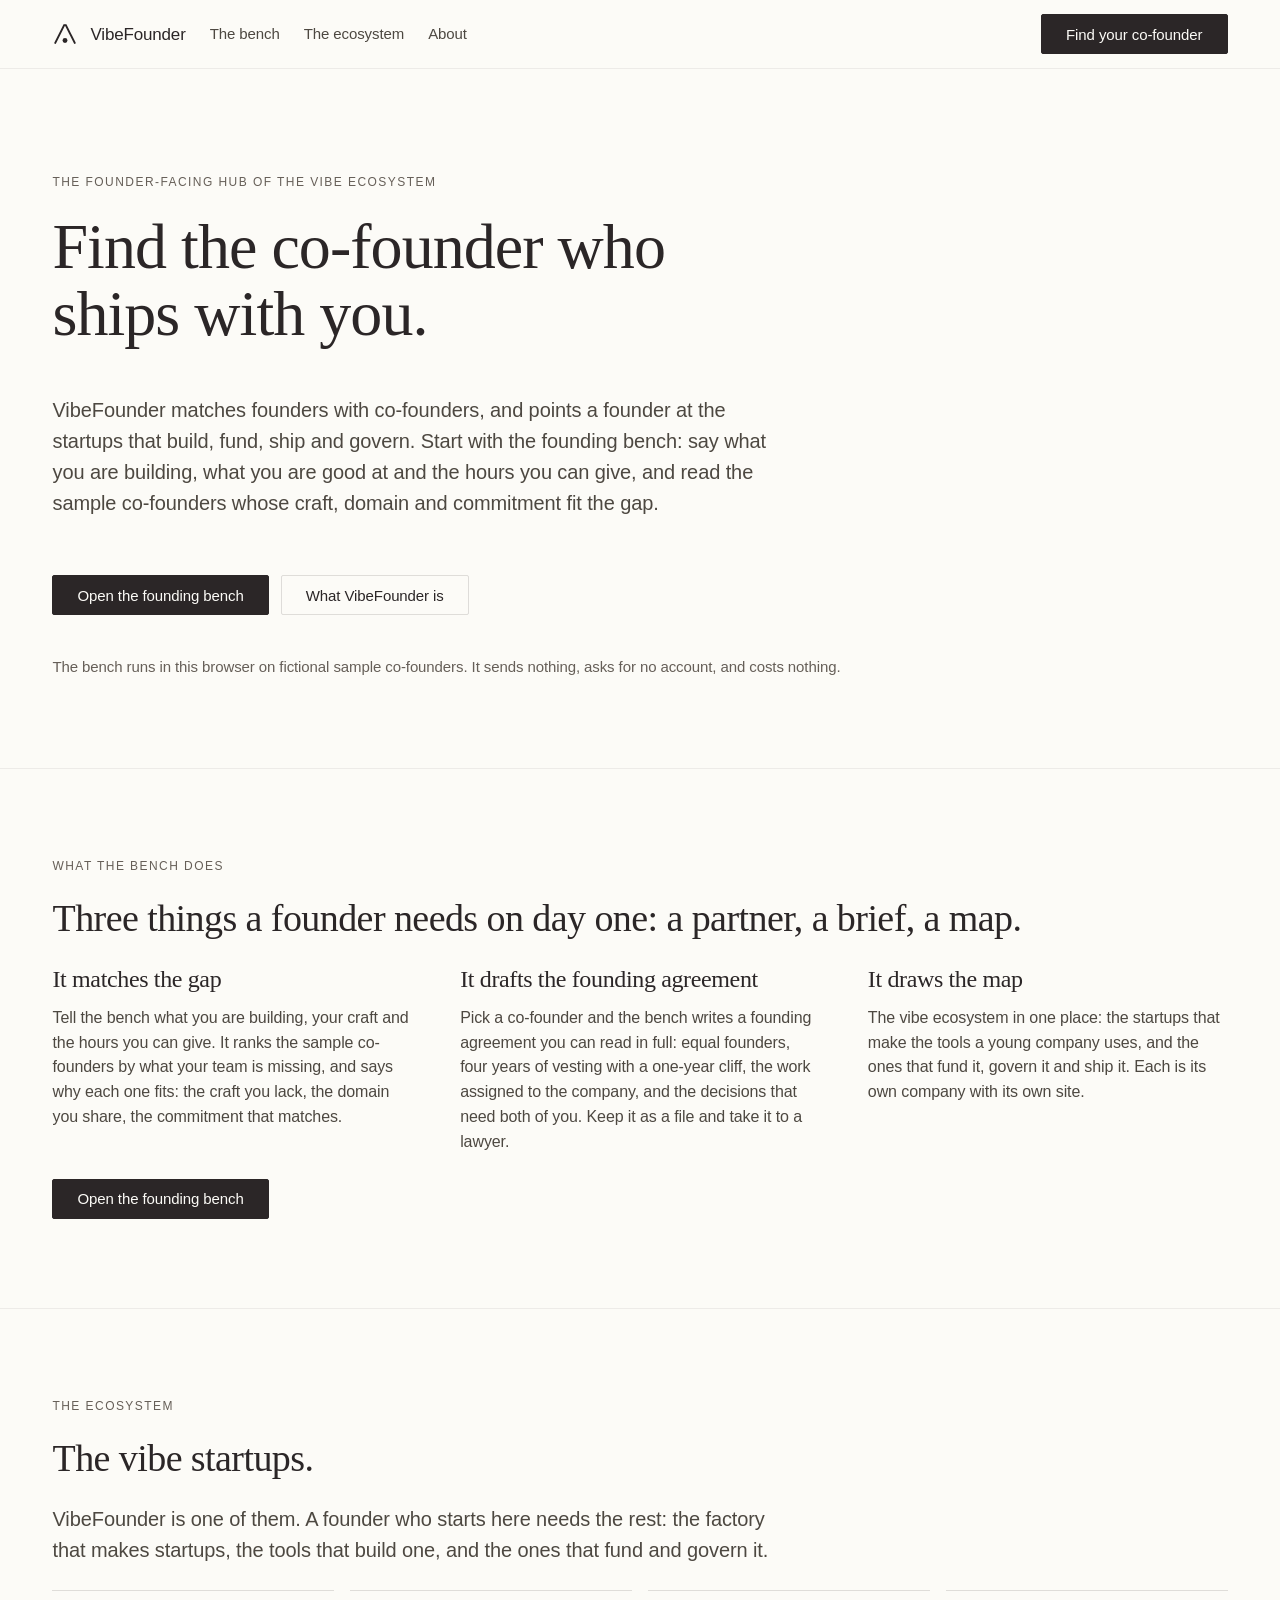
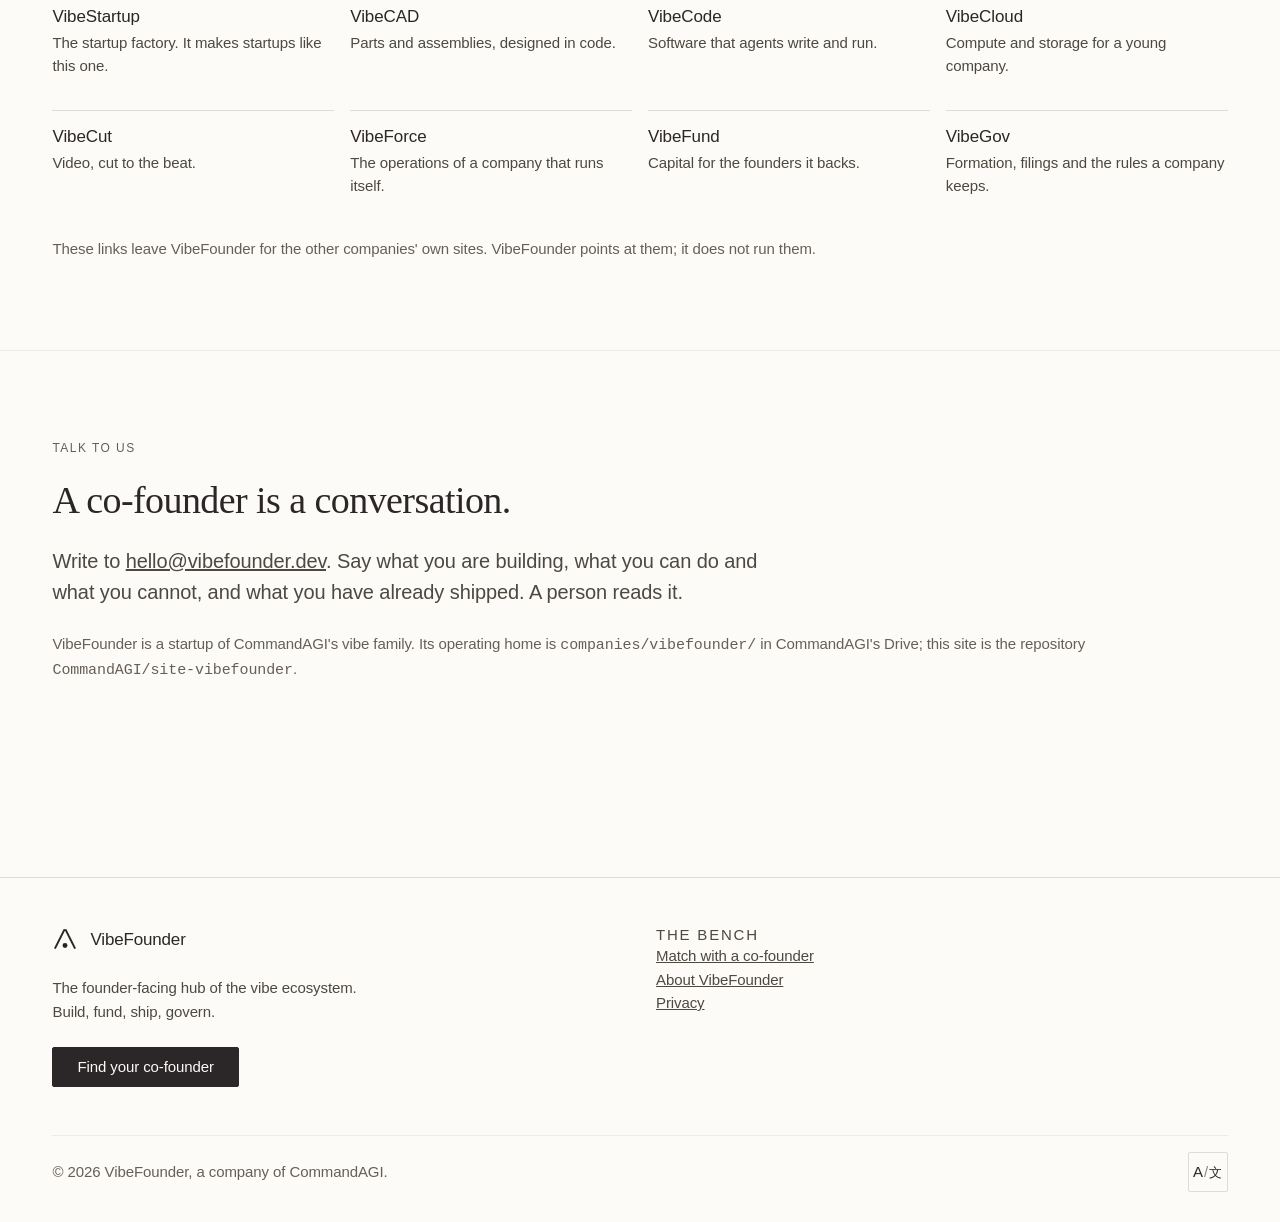
==== index.html @ aec422a5 "The site of vibefounder, from CommandAGI's seed (seed/drive/platform/org-vibefounder/sites/vibefound" ====
<!doctype html>
<html lang="en">
<head>
<meta charset="utf-8">
<meta name="viewport" content="width=device-width, initial-scale=1">
<title>VibeFounder — find the co-founder who ships with you</title>
<meta name="description" content="VibeFounder is the founder-facing hub of the vibe ecosystem: a founding bench that matches founders with co-founders, and the map of the startups that build, fund, ship and govern.">
<meta name="theme-color" content="#fcfbf7">
<meta http-equiv="Content-Security-Policy" content="default-src 'self'; connect-src 'none'; img-src 'self' data:; style-src 'self' 'unsafe-inline'; script-src 'self' 'unsafe-inline'; base-uri 'none'; form-action 'none'; frame-ancestors 'none'">
<link rel="canonical" href="https://vibefounder.commandagi.app/">
<link rel="alternate" hreflang="en" href="./">
<link rel="alternate" hreflang="es" href="es/">
<link rel="alternate" hreflang="zh-Hans" href="zh/">
<link rel="alternate" hreflang="x-default" href="./">
<meta property="og:title" content="VibeFounder — find the co-founder who ships with you">
<meta property="og:description" content="The founder-facing hub of the vibe ecosystem. A founding bench, a founding agreement and the map of the vibe startups.">
<meta property="og:type" content="website">
<meta property="og:url" content="https://vibefounder.commandagi.app/">
<meta property="og:locale" content="en_US">
<link rel="stylesheet" href="style.css">
</head>
<body>
<header class="site-header">
  <div class="site-header__bar wrap">
    <a class="brand" href="./" aria-label="VibeFounder, home">
      <svg viewBox="0 0 32 32" aria-hidden="true" focusable="false"><path d="M4 27 15 5" stroke="currentColor" stroke-width="2.4" fill="none" stroke-linecap="round"/><path d="M28 27 17 5" stroke="currentColor" stroke-width="2.4" fill="none" stroke-linecap="round"/><circle cx="16" cy="24" r="3" fill="currentColor"/></svg>
      <span>VibeFounder</span>
    </a>
    <nav class="site-nav" aria-label="Main">
      <ul>
        <li><a href="app/">The bench</a></li>
        <li><a href="#ecosystem">The ecosystem</a></li>
        <li><a href="about.html">About</a></li>
      </ul>
    </nav>
    <div class="site-header__actions">
      <a class="button" href="app/">Find your co-founder</a>
    </div>
  </div>
  <p id="lang-hint" class="wrap hint" hidden><a href="es/"></a></p>
</header>

<main>
  <section class="hero">
    <div class="wrap stack">
      <p class="label">The founder-facing hub of the vibe ecosystem</p>
      <h1>Find the co-founder who ships with you.</h1>
      <p class="lede">VibeFounder matches founders with co-founders, and points a founder at the startups that build, fund, ship and govern. Start with the founding bench: say what you are building, what you are good at and the hours you can give, and read the sample co-founders whose craft, domain and commitment fit the gap.</p>
      <div class="hero__actions">
        <a class="button" href="app/">Open the founding bench</a>
        <a class="button button--quiet" href="about.html">What VibeFounder is</a>
      </div>
      <p class="hero__note">The bench runs in this browser on fictional sample co-founders. It sends nothing, asks for no account, and costs nothing.</p>
    </div>
  </section>

  <section id="bench">
    <div class="wrap stack">
      <p class="label">What the bench does</p>
      <h2>Three things a founder needs on day one: a partner, a brief, a map.</h2>
      <div class="cols">
        <div class="feature">
          <h3>It matches the gap</h3>
          <p>Tell the bench what you are building, your craft and the hours you can give. It ranks the sample co-founders by what your team is missing, and says why each one fits: the craft you lack, the domain you share, the commitment that matches.</p>
        </div>
        <div class="feature">
          <h3>It drafts the founding agreement</h3>
          <p>Pick a co-founder and the bench writes a founding agreement you can read in full: equal founders, four years of vesting with a one-year cliff, the work assigned to the company, and the decisions that need both of you. Keep it as a file and take it to a lawyer.</p>
        </div>
        <div class="feature">
          <h3>It draws the map</h3>
          <p>The vibe ecosystem in one place: the startups that make the tools a young company uses, and the ones that fund it, govern it and ship it. Each is its own company with its own site.</p>
        </div>
      </div>
      <p><a class="button" href="app/">Open the founding bench</a></p>
    </div>
  </section>

  <section id="ecosystem">
    <div class="wrap stack">
      <p class="label">The ecosystem</p>
      <h2>The vibe startups.</h2>
      <p class="lede">VibeFounder is one of them. A founder who starts here needs the rest: the factory that makes startups, the tools that build one, and the ones that fund and govern it.</p>
      <ul class="grid-ecosystem">
        <li><a href="https://vibestartup.us"><span class="eco-name">VibeStartup</span><span class="eco-what">The startup factory. It makes startups like this one.</span></a></li>
        <li><a href="https://vibecad.pro"><span class="eco-name">VibeCAD</span><span class="eco-what">Parts and assemblies, designed in code.</span></a></li>
        <li><a href="https://vibecode.ooo"><span class="eco-name">VibeCode</span><span class="eco-what">Software that agents write and run.</span></a></li>
        <li><a href="https://vibecloud.pro"><span class="eco-name">VibeCloud</span><span class="eco-what">Compute and storage for a young company.</span></a></li>
        <li><a href="https://vibecut.me"><span class="eco-name">VibeCut</span><span class="eco-what">Video, cut to the beat.</span></a></li>
        <li><a href="https://vibeforce.pro"><span class="eco-name">VibeForce</span><span class="eco-what">The operations of a company that runs itself.</span></a></li>
        <li><a href="https://vibefund.pro"><span class="eco-name">VibeFund</span><span class="eco-what">Capital for the founders it backs.</span></a></li>
        <li><a href="https://vibegov.pro"><span class="eco-name">VibeGov</span><span class="eco-what">Formation, filings and the rules a company keeps.</span></a></li>
      </ul>
      <p class="hint">These links leave VibeFounder for the other companies' own sites. VibeFounder points at them; it does not run them.</p>
    </div>
  </section>

  <section id="contact">
    <div class="wrap stack">
      <p class="label">Talk to us</p>
      <h2>A co-founder is a conversation.</h2>
      <p class="lede">Write to <a href="mailto:hello@vibefounder.dev">hello@vibefounder.dev</a>. Say what you are building, what you can do and what you cannot, and what you have already shipped. A person reads it.</p>
      <p class="hint">VibeFounder is a startup of CommandAGI's vibe family. Its operating home is <span class="mono">companies/vibefounder/</span> in CommandAGI's Drive; this site is the repository <span class="mono">CommandAGI/site-vibefounder</span>.</p>
    </div>
  </section>
</main>

<footer class="site-footer">
  <div class="wrap">
    <div class="site-footer__cols">
      <div class="stack">
        <a class="brand" href="./">
          <svg viewBox="0 0 32 32" aria-hidden="true" focusable="false"><path d="M4 27 15 5" stroke="currentColor" stroke-width="2.4" fill="none" stroke-linecap="round"/><path d="M28 27 17 5" stroke="currentColor" stroke-width="2.4" fill="none" stroke-linecap="round"/><circle cx="16" cy="24" r="3" fill="currentColor"/></svg>
          <span>VibeFounder</span>
        </a>
        <p>The founder-facing hub of the vibe ecosystem. Build, fund, ship, govern.</p>
        <p><a class="button" href="app/">Find your co-founder</a></p>
      </div>
      <div>
        <p class="label">The bench</p>
        <p><a href="app/">Match with a co-founder</a></p>
        <p><a href="about.html">About VibeFounder</a></p>
        <p><a href="privacy.html">Privacy</a></p>
      </div>
    </div>
    <div class="site-footer__base">
      <span>© 2026 VibeFounder, a company of CommandAGI.</span>
      <div class="lang">
        <button type="button" class="lang-btn" commandfor="lang-dialog" command="show-modal" aria-haspopup="dialog" aria-label="Language" title="Language"><span class="lang-btn__glyph" aria-hidden="true">A<span>/</span><span lang="zh-Hans">文</span></span></button>
        <noscript><nav class="lang-links" aria-label="Languages"><a href="./" hreflang="en"><span lang="en">English</span></a><a href="es/" hreflang="es"><span lang="es">Español</span></a><a href="zh/" hreflang="zh-Hans"><span lang="zh-Hans">简体中文</span></a></nav></noscript>
        <dialog id="lang-dialog" class="lang-dialog" aria-labelledby="lang-dialog-title" closedby="any">
          <div class="lang-dialog__box">
            <div class="lang-dialog__head">
              <h2 id="lang-dialog-title">Choose a language</h2>
              <form method="dialog"><button class="lang-dialog__close" aria-label="Close"><svg viewBox="0 0 16 16" aria-hidden="true" focusable="false"><path d="M3.5 3.5l9 9M12.5 3.5l-9 9" stroke="currentColor" stroke-width="1.5" stroke-linecap="round"/></svg></button></form>
            </div>
            <ul class="lang-list" role="list">
              <li><a href="./" hreflang="en" aria-current="true" autofocus><span lang="en">English</span><svg class="lang-list__check" viewBox="0 0 16 16" aria-hidden="true" focusable="false"><path d="M3 8.5l3.2 3L13 4.5" fill="none" stroke="currentColor" stroke-width="1.6" stroke-linecap="round" stroke-linejoin="round"/></svg></a></li>
              <li><a href="es/" hreflang="es"><span lang="es">Español</span></a></li>
              <li><a href="zh/" hreflang="zh-Hans"><span lang="zh-Hans">简体中文</span></a></li>
            </ul>
          </div>
        </dialog>
      </div>
    </div>
  </div>
</footer>
<script src="lang.js"></script>
</body>
</html>
---- style.css ----
/*
 * VibeFounder — the site's one stylesheet. The tokens are CommandAGI's public sites' tokens (sites/components/1-tokens.css
 * in the CommandAGI repository, the owner's code): a warm paper ground, a warm near-black ink, a serif for display, one
 * grotesk for text, a mono for records only. Sections are separated by space and type, not by boxes.
 * Light by default, dark from prefers-color-scheme; either forced with <html data-theme="light|dark">.
 */
:root {
  --ground: #fcfbf7;
  --ground-2: #f1eee9;
  --ground-3: #e5e1da;
  --card: #ffffff;
  --ink: #2b2627;
  --ink-2: #4d4841;
  --ink-3: #665f58;
  --ink-dim: #8c867e;
  --rule: rgba(43, 38, 39, 0.14);
  --rule-2: rgba(43, 38, 39, 0.07);
  --accent: #2b2627;
  --on-accent: #fcfbf7;
  --good: #1f7a4d;
  --focus: #2f6fdf;
  --panel: #231f20;
  --panel-ink: #ebe6df;
  --panel-ink-2: rgba(235, 230, 223, 0.6);
  --panel-rule: rgba(235, 230, 223, 0.1);
  --font-text: "Inter Tight", "Helvetica Neue", Arial, system-ui, sans-serif;
  --font-display: "Inria Serif", "Iowan Old Style", Georgia, serif;
  --font-mono: "JetBrains Mono", "SF Mono", ui-monospace, Menlo, Consolas, monospace;
  --w-display: 400;
  --w-text: 400;
  --w-strong: 500;
  --t-mega: clamp(2.375rem, 1.7rem + 2.9vw, 4rem);
  --t-d1: clamp(2.125rem, 1.6rem + 2.2vw, 3.25rem);
  --t-d2: clamp(1.75rem, 1.45rem + 1.2vw, 2.375rem);
  --t-d3: clamp(1.3125rem, 1.2rem + 0.5vw, 1.5rem);
  --t-lede: clamp(1.0625rem, 1rem + 0.35vw, 1.25rem);
  --t-body: 1rem;
  --t-small: 0.9375rem;
  --t-caption: 0.75rem;
  --h-sm: 2rem;
  --h-md: 2.5rem;
  --h-lg: 3rem;
  --radius: 2px;
  --gutter: clamp(1.25rem, 0.4rem + 3.6vw, 5rem);
  --measure: 66ch;
  --wide: 1240px;
  --s-1: 0.25rem; --s-2: 0.5rem; --s-3: 0.75rem; --s-4: 1rem; --s-5: 1.5rem; --s-6: 2rem;
  --s-7: 3rem; --s-8: 4.5rem; --s-9: clamp(4rem, 2.6rem + 5vw, 7.5rem);
  --section: clamp(3.5rem, 2.4rem + 4vw, 6.5rem);
  --lh-body: 1.55;
  --track-label: 0.12em;
  --t-fast: 120ms;
  --ease: cubic-bezier(0.2, 0, 0, 1);
}
@media (prefers-color-scheme: dark) {
  :root {
    --ground: #171413;
    --ground-2: #221e1d;
    --ground-3: #2c2726;
    --card: #1d1a19;
    --ink: #ece8e1;
    --ink-2: #cbc5bc;
    --ink-3: #a8a199;
    --ink-dim: #807a73;
    --rule: rgba(236, 232, 225, 0.16);
    --rule-2: rgba(236, 232, 225, 0.08);
    --accent: #ece8e1;
    --on-accent: #171413;
    --good: #6cc79a;
  }
}
:root[data-theme="dark"] {
  --ground: #171413; --ground-2: #221e1d; --ground-3: #2c2726; --card: #1d1a19;
  --ink: #ece8e1; --ink-2: #cbc5bc; --ink-3: #a8a199; --ink-dim: #807a73;
  --rule: rgba(236, 232, 225, 0.16); --rule-2: rgba(236, 232, 225, 0.08);
  --accent: #ece8e1; --on-accent: #171413; --good: #6cc79a;
}
:root[data-theme="light"] {
  --ground: #fcfbf7; --ground-2: #f1eee9; --ground-3: #e5e1da; --card: #ffffff;
  --ink: #2b2627; --ink-2: #4d4841; --ink-3: #665f58; --ink-dim: #8c867e;
  --rule: rgba(43, 38, 39, 0.14); --rule-2: rgba(43, 38, 39, 0.07);
  --accent: #2b2627; --on-accent: #fcfbf7; --good: #1f7a4d;
}

*, *::before, *::after { box-sizing: border-box; }
html { -webkit-text-size-adjust: 100%; }
body {
  margin: 0;
  background: var(--ground);
  color: var(--ink);
  font: var(--w-text) var(--t-body) / var(--lh-body) var(--font-text);
  letter-spacing: -0.006em;
  overflow-wrap: break-word;
}
h1, h2, h3 { font-weight: var(--w-display); font-family: var(--font-display); letter-spacing: -0.015em; margin: 0; }
h1 { font-size: var(--t-mega); line-height: 1.05; }
h2 { font-size: var(--t-d2); line-height: 1.12; }
h3 { font-size: var(--t-d3); line-height: 1.25; }
p { margin: 0; }
a { color: inherit; }
:focus-visible { outline: 2px solid var(--focus); outline-offset: 2px; }
.wrap { width: min(var(--wide), 100% - 2 * var(--gutter)); margin-inline: auto; }
.lede { font-size: var(--t-lede); color: var(--ink-2); max-width: var(--measure); }
.label { font: var(--w-strong) var(--t-caption) / 1.2 var(--font-text); letter-spacing: var(--track-label); text-transform: uppercase; color: var(--ink-3); }
.mono { font-family: var(--font-mono); font-size: var(--t-small); }
.zebra { font-family: var(--font-display); font-style: italic; }

/* header: the mark and the name, the nav as plain words, the primary action in the ink */
.site-header { position: sticky; top: 0; z-index: 20; background: var(--ground); border-bottom: 1px solid var(--rule-2); }
.site-header__bar { display: flex; align-items: center; gap: var(--s-5); min-height: 4.25rem; flex-wrap: wrap; padding-block: var(--s-2); }
.brand { display: inline-flex; align-items: center; gap: var(--s-3); text-decoration: none; font: var(--w-strong) 1.0625rem/1 var(--font-text); letter-spacing: -0.01em; }
.brand svg { width: 26px; height: 26px; }
.site-nav ul { display: flex; gap: var(--s-5); list-style: none; margin: 0; padding: 0; }
.site-nav a { text-decoration: none; font-size: var(--t-small); color: var(--ink-2); }
.site-nav a:hover { color: var(--ink); }
.site-header__actions { margin-inline-start: auto; display: flex; align-items: center; gap: var(--s-4); }
.button {
  display: inline-flex; align-items: center; gap: var(--s-2); min-height: var(--h-md); padding: 0 var(--s-5);
  border: 1px solid var(--accent); border-radius: var(--radius); background: var(--accent); color: var(--on-accent);
  font: var(--w-strong) var(--t-small) / 1 var(--font-text); text-decoration: none; cursor: pointer;
}
.button--quiet { background: transparent; color: var(--ink); border-color: var(--rule); }
.button:hover { opacity: 0.88; }
.button[disabled] { opacity: 0.45; cursor: not-allowed; }

main { display: block; }
section { padding-block: var(--section); }
section + section { border-top: 1px solid var(--rule-2); }
.hero { padding-block: var(--s-9) var(--section); }
.hero h1 { max-width: 20ch; }
.hero .lede { margin-top: var(--s-5); }
.hero__actions { display: flex; flex-wrap: wrap; gap: var(--s-3); margin-top: var(--s-6); }
.hero__note { margin-top: var(--s-4); color: var(--ink-3); font-size: var(--t-small); }
.stack { display: grid; gap: var(--s-5); }
.cols { display: grid; gap: var(--s-7); grid-template-columns: repeat(auto-fit, minmax(min(18rem, 100%), 1fr)); }
.feature { display: grid; gap: var(--s-3); align-content: start; }
.feature p { color: var(--ink-2); }
.grid-ecosystem { display: grid; gap: var(--s-4); grid-template-columns: repeat(auto-fill, minmax(min(15rem, 100%), 1fr)); list-style: none; margin: 0; padding: 0; }
.grid-ecosystem a { display: grid; gap: var(--s-1); padding: var(--s-4) 0; border-top: 1px solid var(--rule); text-decoration: none; }
.grid-ecosystem a:hover .eco-name { text-decoration: underline; }
.eco-name { font: var(--w-strong) 1.0625rem/1.2 var(--font-text); }
.eco-what { color: var(--ink-2); font-size: var(--t-small); }

/* the app */
.bench { display: grid; gap: var(--s-6); }
.field { display: grid; gap: var(--s-2); }
.field > span { font: var(--w-strong) var(--t-caption) / 1.2 var(--font-text); letter-spacing: var(--track-label); text-transform: uppercase; color: var(--ink-3); }
select, input[type="text"] {
  min-height: var(--h-lg); padding: 0 var(--s-3); border: 1px solid var(--rule); border-radius: var(--radius);
  background: var(--card); color: var(--ink); font: var(--w-text) var(--t-body) / 1 var(--font-text); width: 100%;
}
.chips { display: flex; flex-wrap: wrap; gap: var(--s-2); }
.chip {
  min-height: var(--h-sm); padding: 0 var(--s-3); border: 1px solid var(--rule); border-radius: var(--radius);
  background: transparent; color: var(--ink-2); font: var(--w-text) var(--t-small) / 1 var(--font-text); cursor: pointer;
}
.chip[aria-pressed="true"] { border-color: var(--accent); background: var(--accent); color: var(--on-accent); }
.results { display: grid; gap: var(--s-4); margin: 0; padding: 0; list-style: none; }
.match { display: grid; gap: var(--s-2); padding-block: var(--s-5); border-top: 1px solid var(--rule); }
.match__head { display: flex; align-items: baseline; gap: var(--s-3); flex-wrap: wrap; }
.match__name { font: var(--w-strong) var(--t-d3) / 1.2 var(--font-text); }
.match__score { margin-inline-start: auto; font-family: var(--font-mono); font-size: var(--t-small); color: var(--good); }
.match__reasons { margin: 0; padding-inline-start: 1.1rem; color: var(--ink-2); font-size: var(--t-small); }
.sample { font: var(--w-strong) var(--t-caption) / 1.2 var(--font-text); letter-spacing: var(--track-label); text-transform: uppercase; color: var(--ink-dim); }
.agreement { background: var(--panel); color: var(--panel-ink); border-radius: var(--radius); padding: var(--s-5); overflow-x: auto; }
.agreement pre { margin: 0; font-family: var(--font-mono); font-size: var(--t-small); white-space: pre-wrap; }
.hint { color: var(--ink-3); font-size: var(--t-small); }

/* footer, with the one A/文 language button */
.site-footer { border-top: 1px solid var(--rule); padding-block: var(--s-7) var(--s-6); margin-top: var(--s-9); }
.site-footer__cols { display: grid; gap: var(--s-6); grid-template-columns: repeat(auto-fit, minmax(min(16rem, 100%), 1fr)); }
.site-footer p { color: var(--ink-2); font-size: var(--t-small); max-width: 40ch; }
.site-footer__base { display: flex; align-items: center; justify-content: space-between; gap: var(--s-4); flex-wrap: wrap; margin-top: var(--s-7); padding-top: var(--s-4); border-top: 1px solid var(--rule-2); color: var(--ink-3); font-size: var(--t-small); }
.lang { display: flex; align-items: center; gap: var(--s-4); }
.lang-btn { display: inline-grid; place-items: center; width: var(--h-md); height: var(--h-md); padding: 0; border: 1px solid var(--rule); border-radius: var(--radius); background: transparent; color: var(--ink); cursor: pointer; }
.lang-btn:hover { border-color: currentColor; }
.lang-btn__glyph { font: var(--w-text) 0.9375rem/1 var(--font-text); display: inline-flex; align-items: baseline; direction: ltr; }
.lang-btn__glyph > span:first-child { color: var(--ink-dim); margin-inline: 0.06em; }
.lang-btn__glyph [lang="zh-Hans"] { font-family: "PingFang SC", "Noto Sans SC", "Noto Sans CJK SC", "Microsoft YaHei", sans-serif; font-size: 0.86em; }
.lang-links { display: flex; gap: var(--s-4); }
@media (scripting: none) { .lang-btn { display: none; } }
.lang-dialog { padding: 0; border: 1px solid var(--rule); border-radius: var(--radius); background: var(--ground); color: var(--ink); width: min(26rem, calc(100vw - 2 * var(--gutter))); max-height: calc(100svh - 2 * var(--gutter)); }
.lang-dialog::backdrop { background: rgba(15, 20, 23, 0.42); }
.lang-dialog__box { padding: var(--s-5); display: grid; gap: var(--s-5); }
.lang-dialog__head { display: flex; justify-content: space-between; align-items: center; gap: var(--s-4); }
.lang-dialog h2 { font: var(--w-display) 1.375rem/1.2 var(--font-display); margin: 0; }
.lang-dialog__close { display: inline-grid; place-items: center; width: var(--h-sm); height: var(--h-sm); padding: 0; border: 0; border-radius: var(--radius); background: var(--ground-3); color: var(--ink); cursor: pointer; }
.lang-dialog__close svg { width: 14px; height: 14px; }
.lang-list { list-style: none; margin: 0; padding: 0; border: 1px solid var(--rule); border-radius: var(--radius); }
.lang-list li + li { border-top: 1px solid var(--rule); }
.lang-list a { display: flex; justify-content: space-between; align-items: center; gap: var(--s-4); min-height: var(--h-lg); padding: 0 var(--s-4); text-decoration: none; color: var(--ink); }
.lang-list a:hover { background: var(--ground-2); }
.lang-list__check { width: 14px; height: 14px; }

/* prose pages (about, privacy) */
.prose { max-width: var(--measure); display: grid; gap: var(--s-4); }
.prose h2 { margin-top: var(--s-6); }
.prose ul { margin: 0; padding-inline-start: 1.2rem; color: var(--ink-2); }

@media (max-width: 640px) {
  .site-nav { order: 3; width: 100%; }
  .site-nav ul { gap: var(--s-4); flex-wrap: wrap; }
  .site-header__actions { order: 2; }
}

.sr-only { position: absolute; width: 1px; height: 1px; padding: 0; margin: -1px; overflow: hidden; clip-path: inset(50%); white-space: nowrap; border: 0; }

/* the first week's checklist: sentences, not labels */
.check { display: grid; grid-template-columns: auto 1fr; gap: var(--s-3); align-items: start; max-width: var(--measure); color: var(--ink-2); font-size: var(--t-small); cursor: pointer; }
.check input { width: 1.05rem; height: 1.05rem; margin: 0.15rem 0 0; accent-color: var(--accent); }
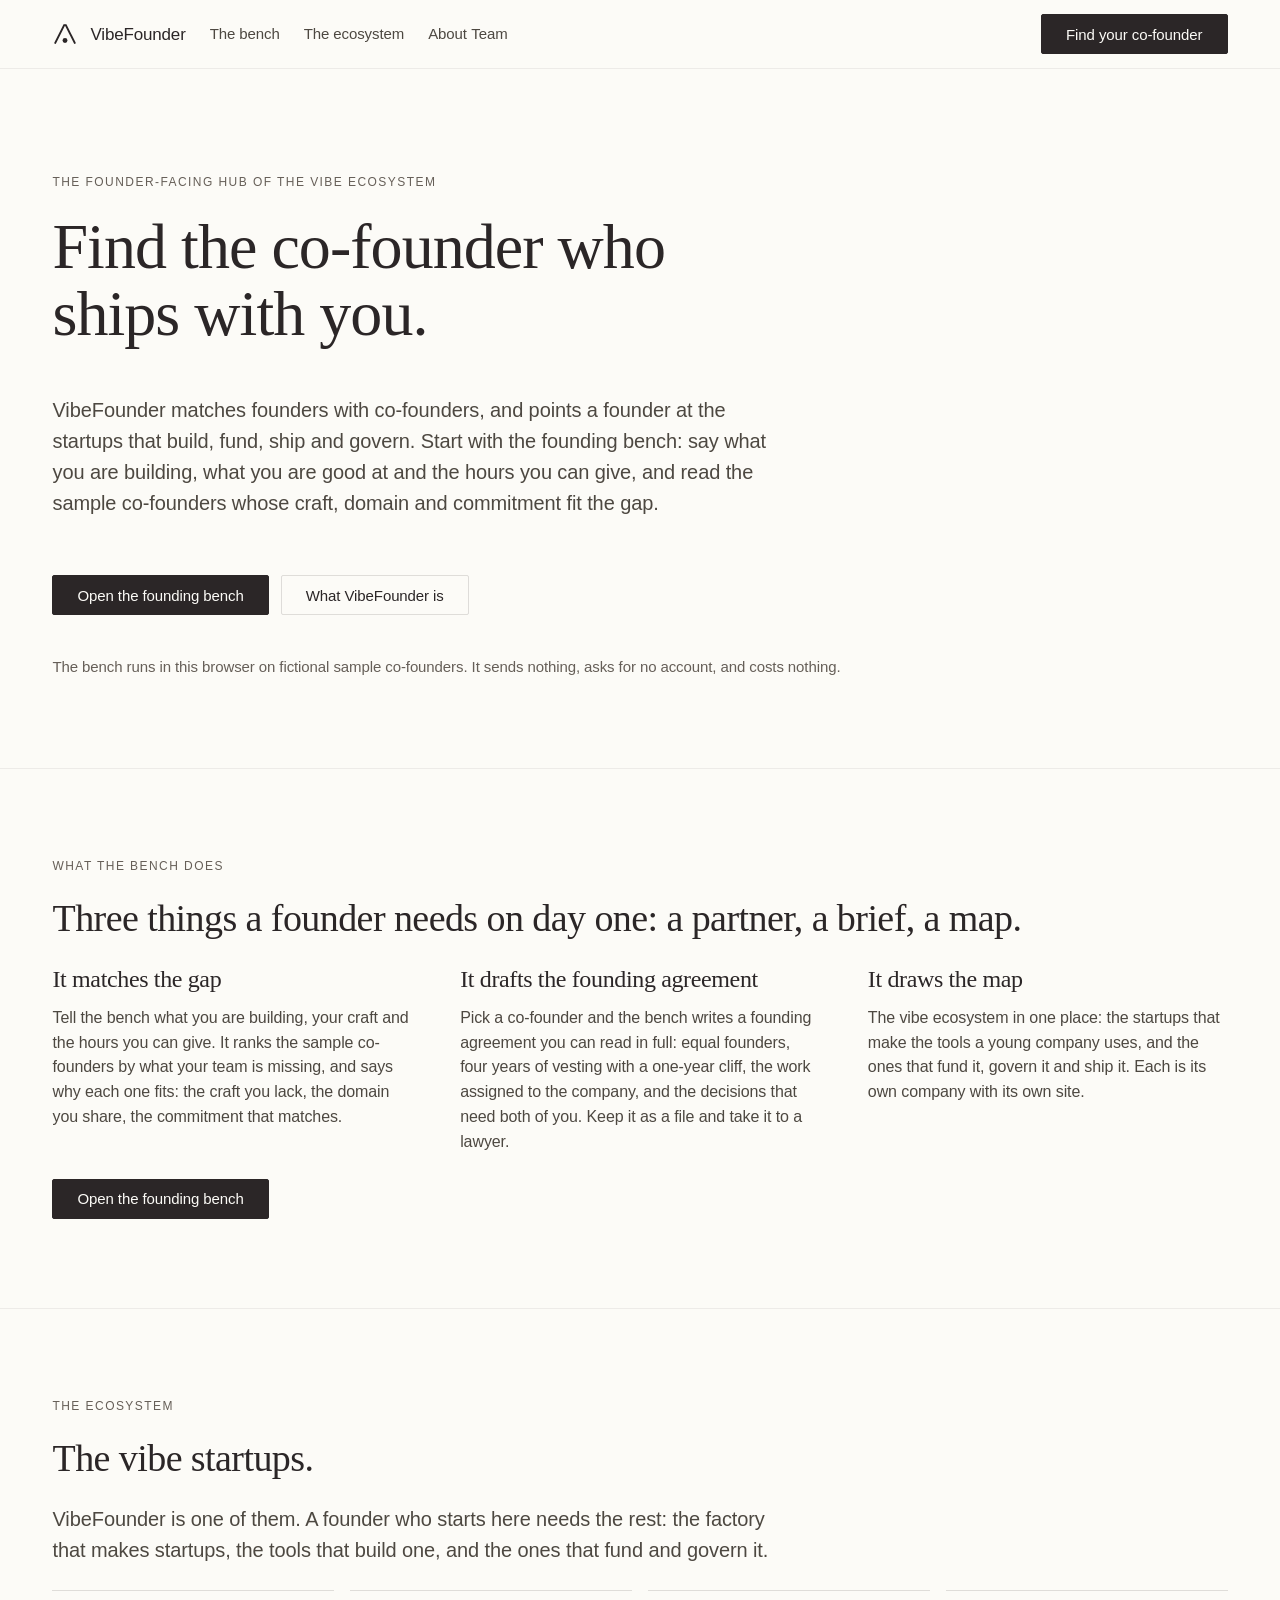
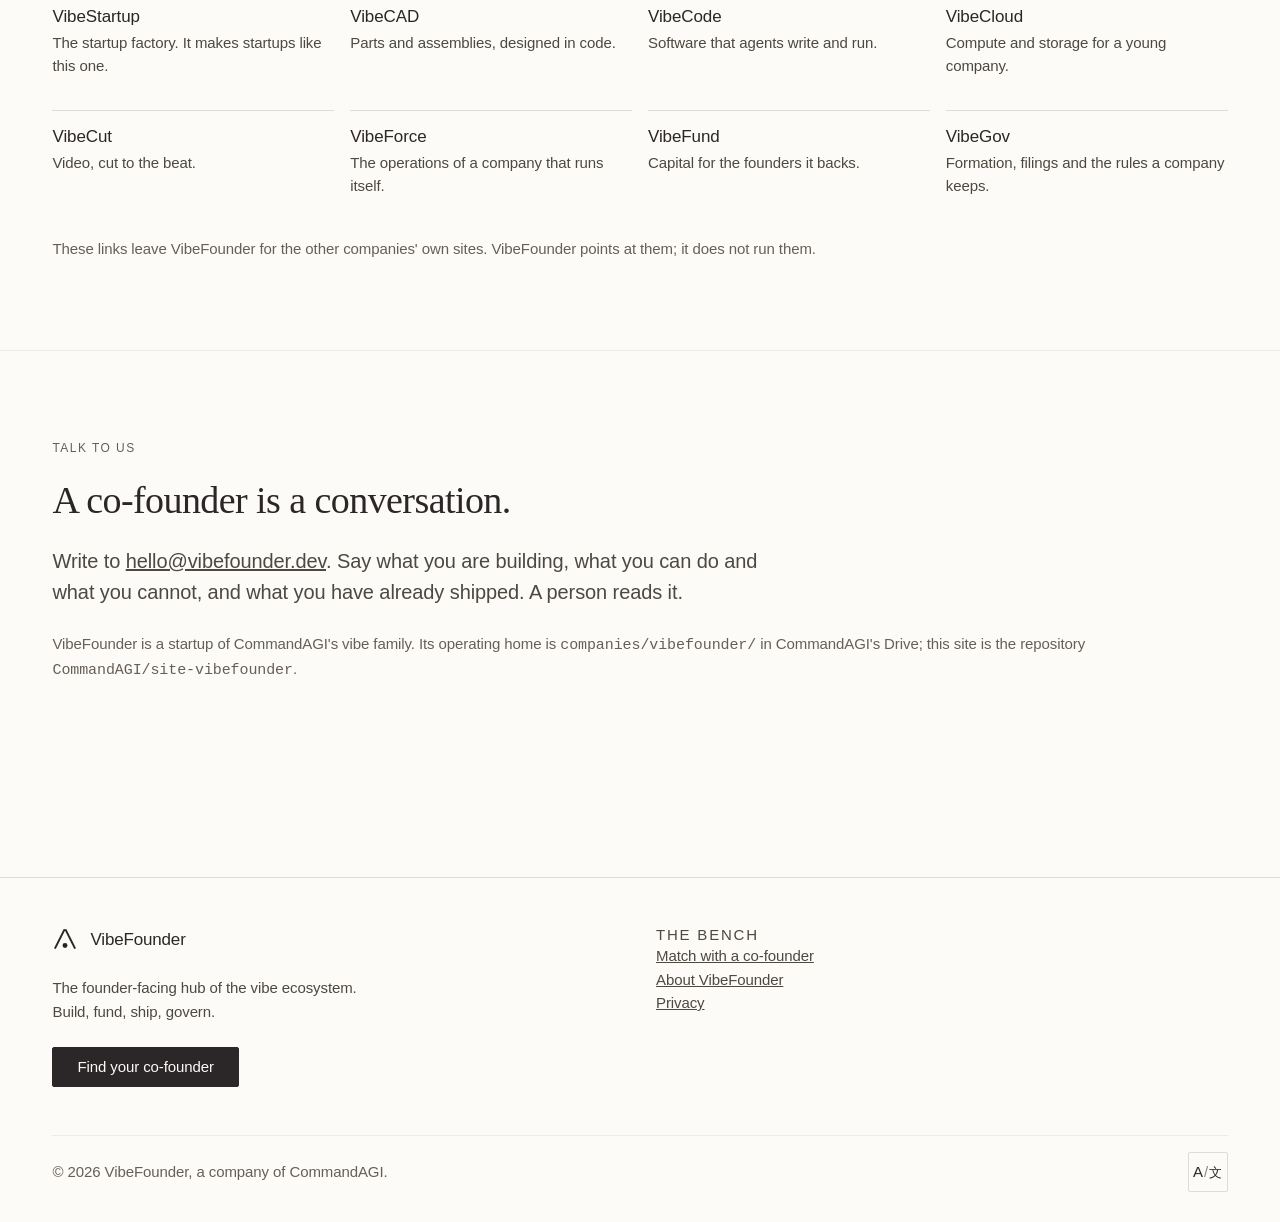
==== commit 2131ba4a: "threads/20261023t132208z-0aea/grp-0b318a427538: the work in seed/drive/platform/org-vibefounder/site" ====
--- a/index.html
+++ b/index.html
@@ -30,7 +30,8 @@
       <ul>
         <li><a href="app/">The bench</a></li>
         <li><a href="#ecosystem">The ecosystem</a></li>
-        <li><a href="about.html">About</a></li>
+        <li><a href="about.html">About</a>
+      <a href="team.html">Team</a></li>
       </ul>
     </nav>
     <div class="site-header__actions">
--- a/style.css
+++ b/style.css
@@ -208,3 +208,32 @@
 /* the first week's checklist: sentences, not labels */
 .check { display: grid; grid-template-columns: auto 1fr; gap: var(--s-3); align-items: start; max-width: var(--measure); color: var(--ink-2); font-size: var(--t-small); cursor: pointer; }
 .check input { width: 1.05rem; height: 1.05rem; margin: 0.15rem 0 0; accent-color: var(--accent); }
+
+/* agent-team: generated by scripts/seed/people/personas.mjs */
+.agent-team { max-width: 1120px; margin: 0 auto; padding: 48px 20px 72px; box-sizing: border-box; }
+.agent-team * { box-sizing: border-box; }
+.agent-team .at-eyebrow { margin: 0 0 8px; font-size: 0.8rem; letter-spacing: 0.08em; text-transform: uppercase; opacity: 0.75; }
+.agent-team .at-lede { max-width: 44em; margin: 16px 0 0; }
+.agent-team .at-group { margin-top: 40px; }
+.agent-team .at-cards { display: grid; grid-template-columns: repeat(auto-fill, minmax(220px, 1fr)); gap: 28px 24px; margin-top: 16px; }
+.agent-team .at-card { display: flex; flex-direction: column; gap: 6px; min-width: 0; }
+.agent-team .at-card > a { color: inherit; text-decoration: none; display: flex; flex-direction: column; gap: 10px; }
+.agent-team .at-card > a:hover h3 { text-decoration: underline; }
+.agent-team .at-card img, .agent-team .at-profile img { width: 100%; height: auto; aspect-ratio: 4 / 5; object-fit: cover; border-radius: 10px; display: block; background: rgba(127, 127, 127, 0.15); }
+.agent-team .at-card h3 { margin: 0; overflow-wrap: anywhere; }
+.agent-team .at-title { margin: 0; font-weight: 600; opacity: 0.85; }
+.agent-team .at-line { margin: 0; padding: 0; border: 0; background: none; }
+.ai-badge { display: inline-block; vertical-align: middle; margin-left: 6px; padding: 1px 8px; border: 1px solid currentColor; border-radius: 999px; font-family: system-ui, sans-serif; font-size: 0.7rem; font-weight: 600; letter-spacing: 0.03em; line-height: 1.5; text-transform: none; white-space: nowrap; opacity: 0.85; }
+.agent-team .at-note { margin: 0; font-size: 0.85rem; opacity: 0.75; }
+.agent-team .at-disclosure { margin-top: 48px; padding: 20px; border: 1px solid rgba(127, 127, 127, 0.4); border-radius: 10px; }
+.agent-team .at-profile { display: grid; grid-template-columns: minmax(0, 320px) minmax(0, 1fr); gap: 40px; align-items: start; }
+.agent-team .at-profile h1 { margin-top: 0; overflow-wrap: anywhere; }
+.agent-team .at-back { display: inline-block; margin-bottom: 24px; color: inherit; }
+@media (max-width: 600px) {
+  .agent-team { padding: 32px 16px 56px; }
+  .agent-team .at-cards { grid-template-columns: minmax(0, 1fr); gap: 24px; }
+  .agent-team .at-card > a { display: grid; grid-template-columns: 112px minmax(0, 1fr); gap: 14px; align-items: center; }
+  .agent-team .at-profile { grid-template-columns: minmax(0, 1fr); gap: 24px; }
+  .agent-team .at-profile img { max-width: 260px; }
+}
+/* end agent-team */
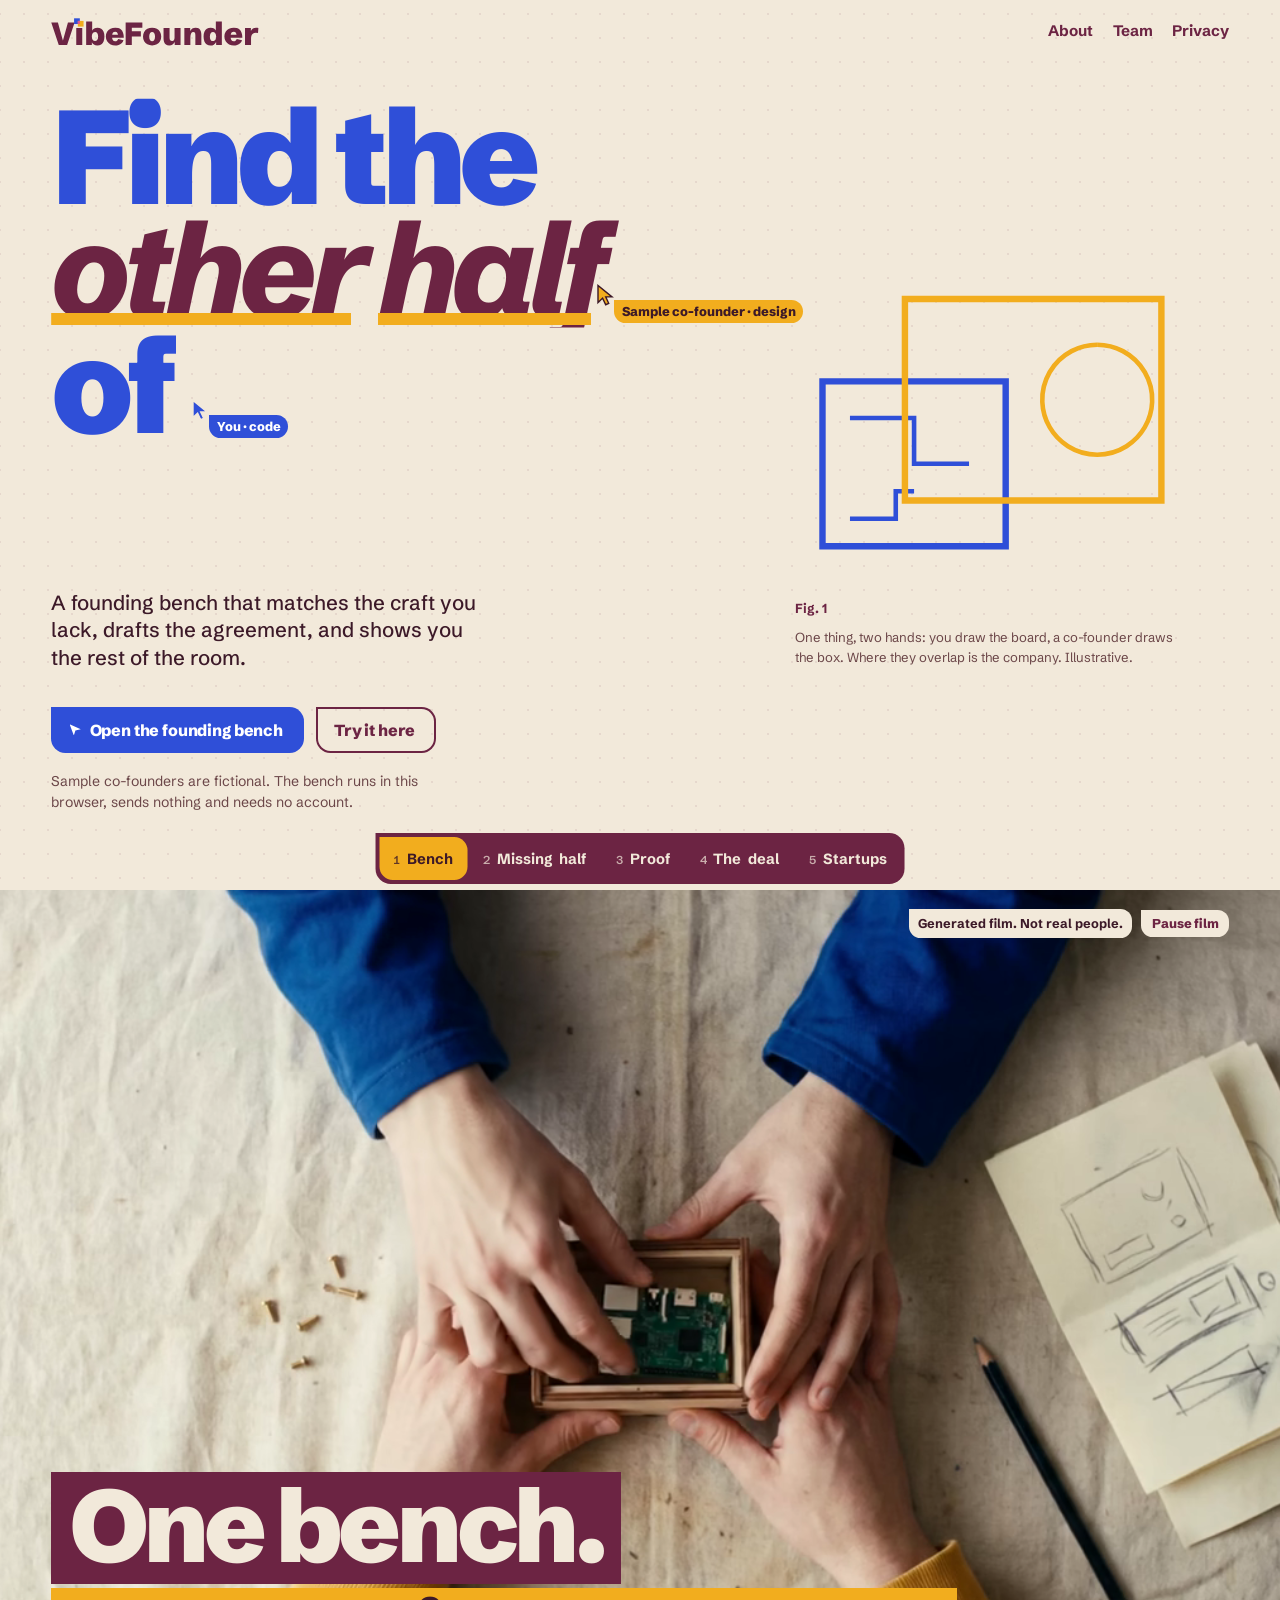
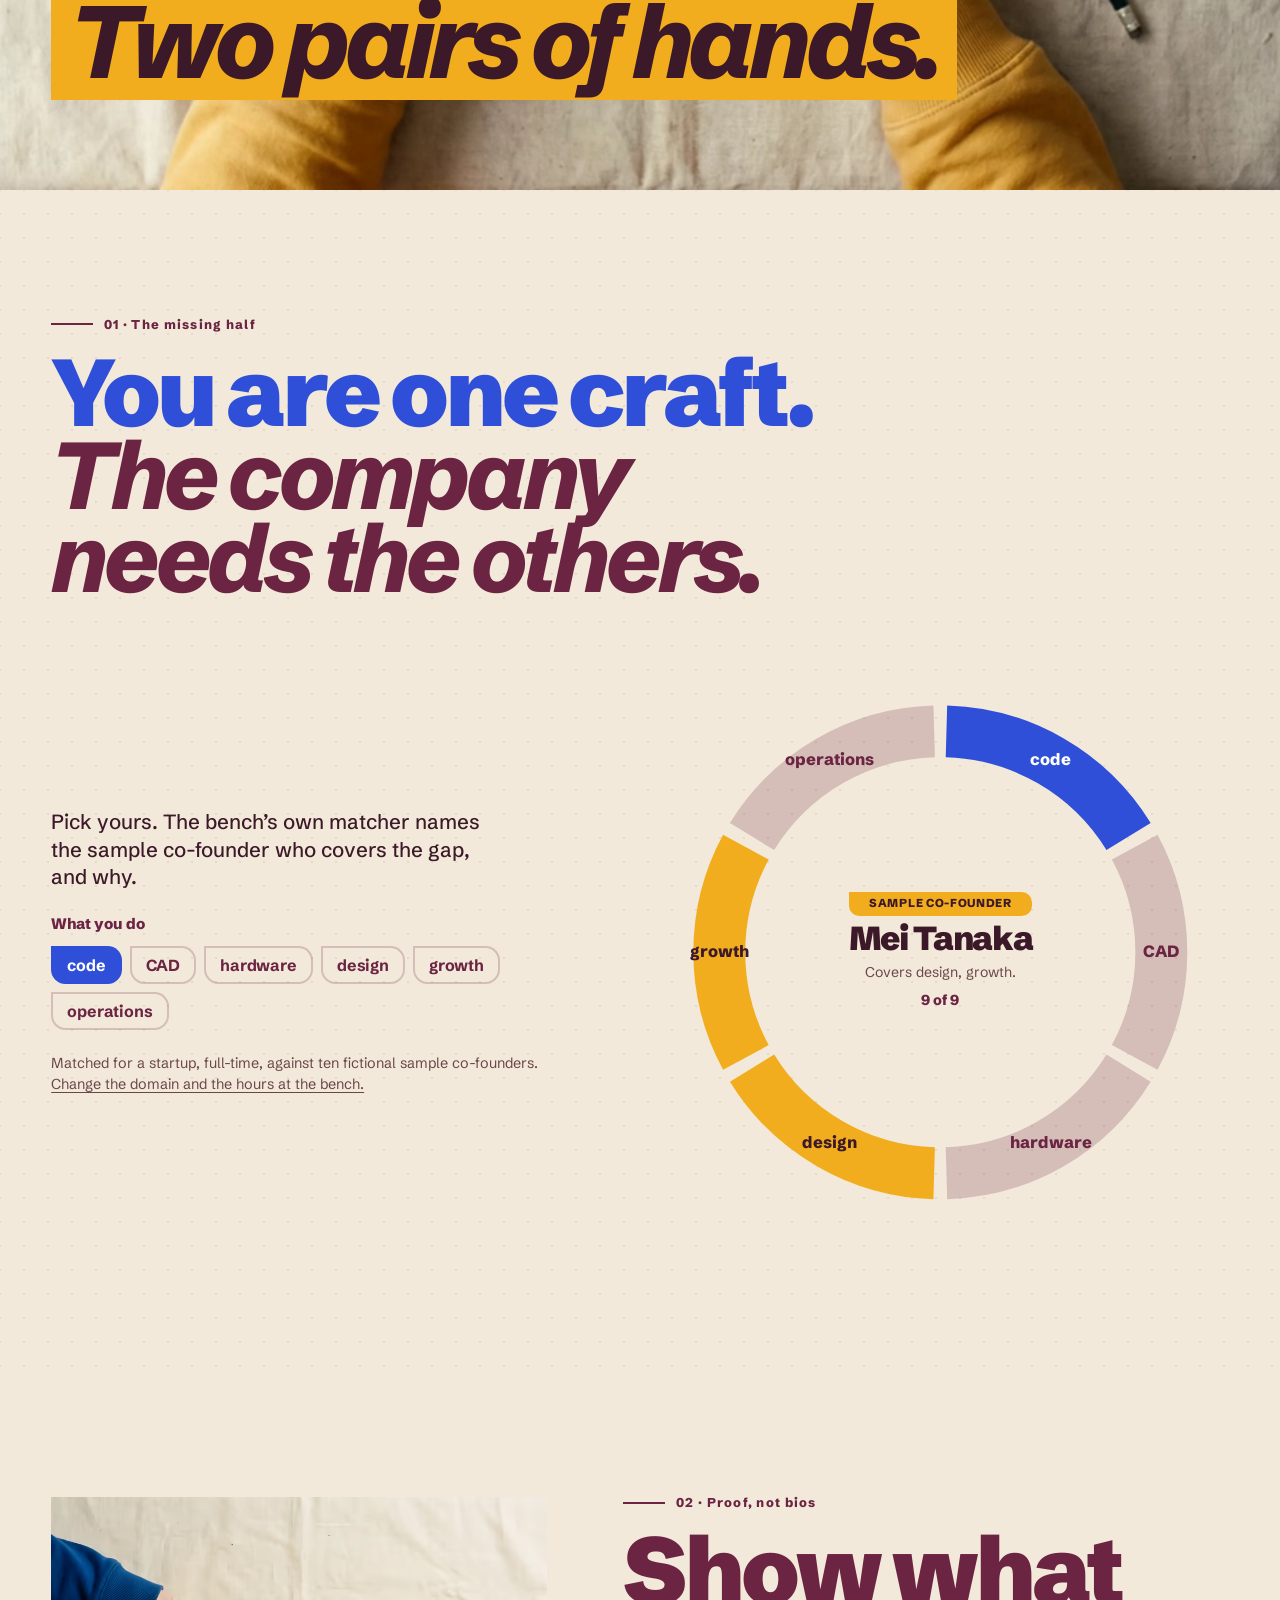
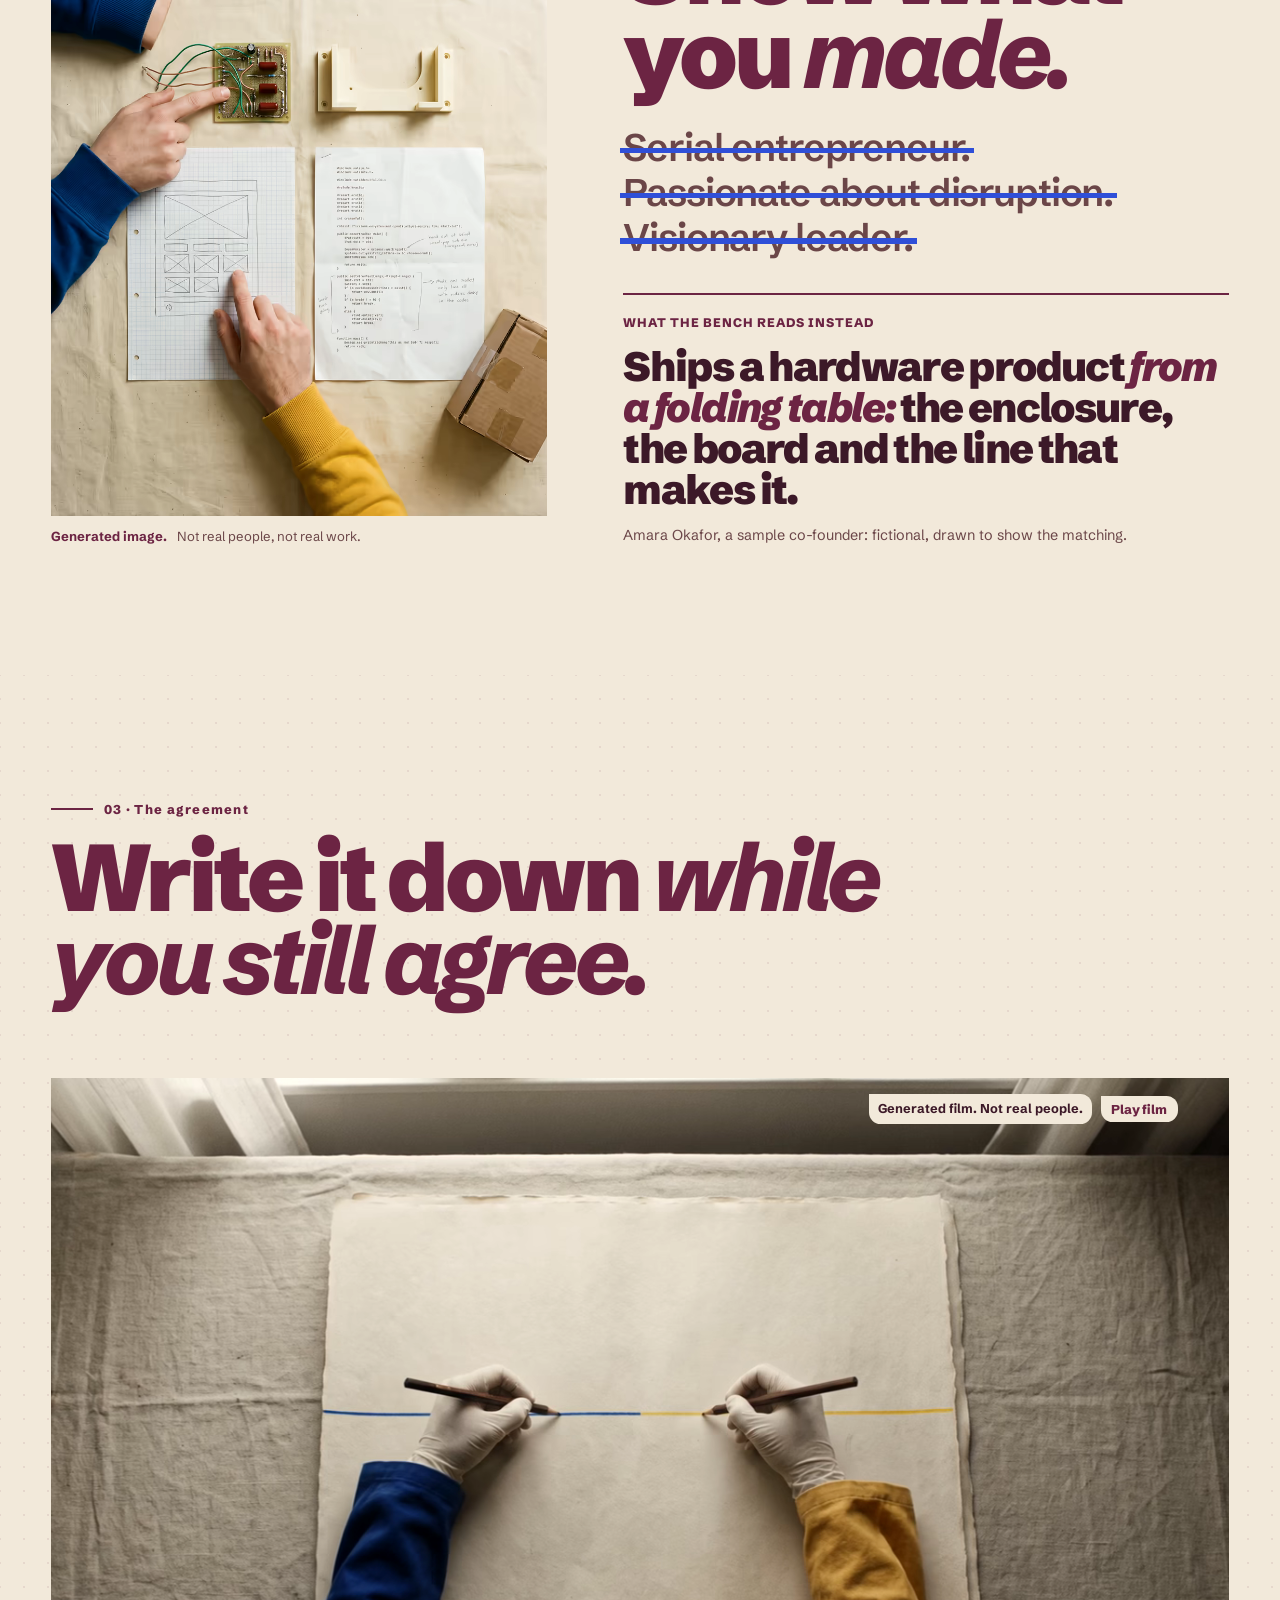
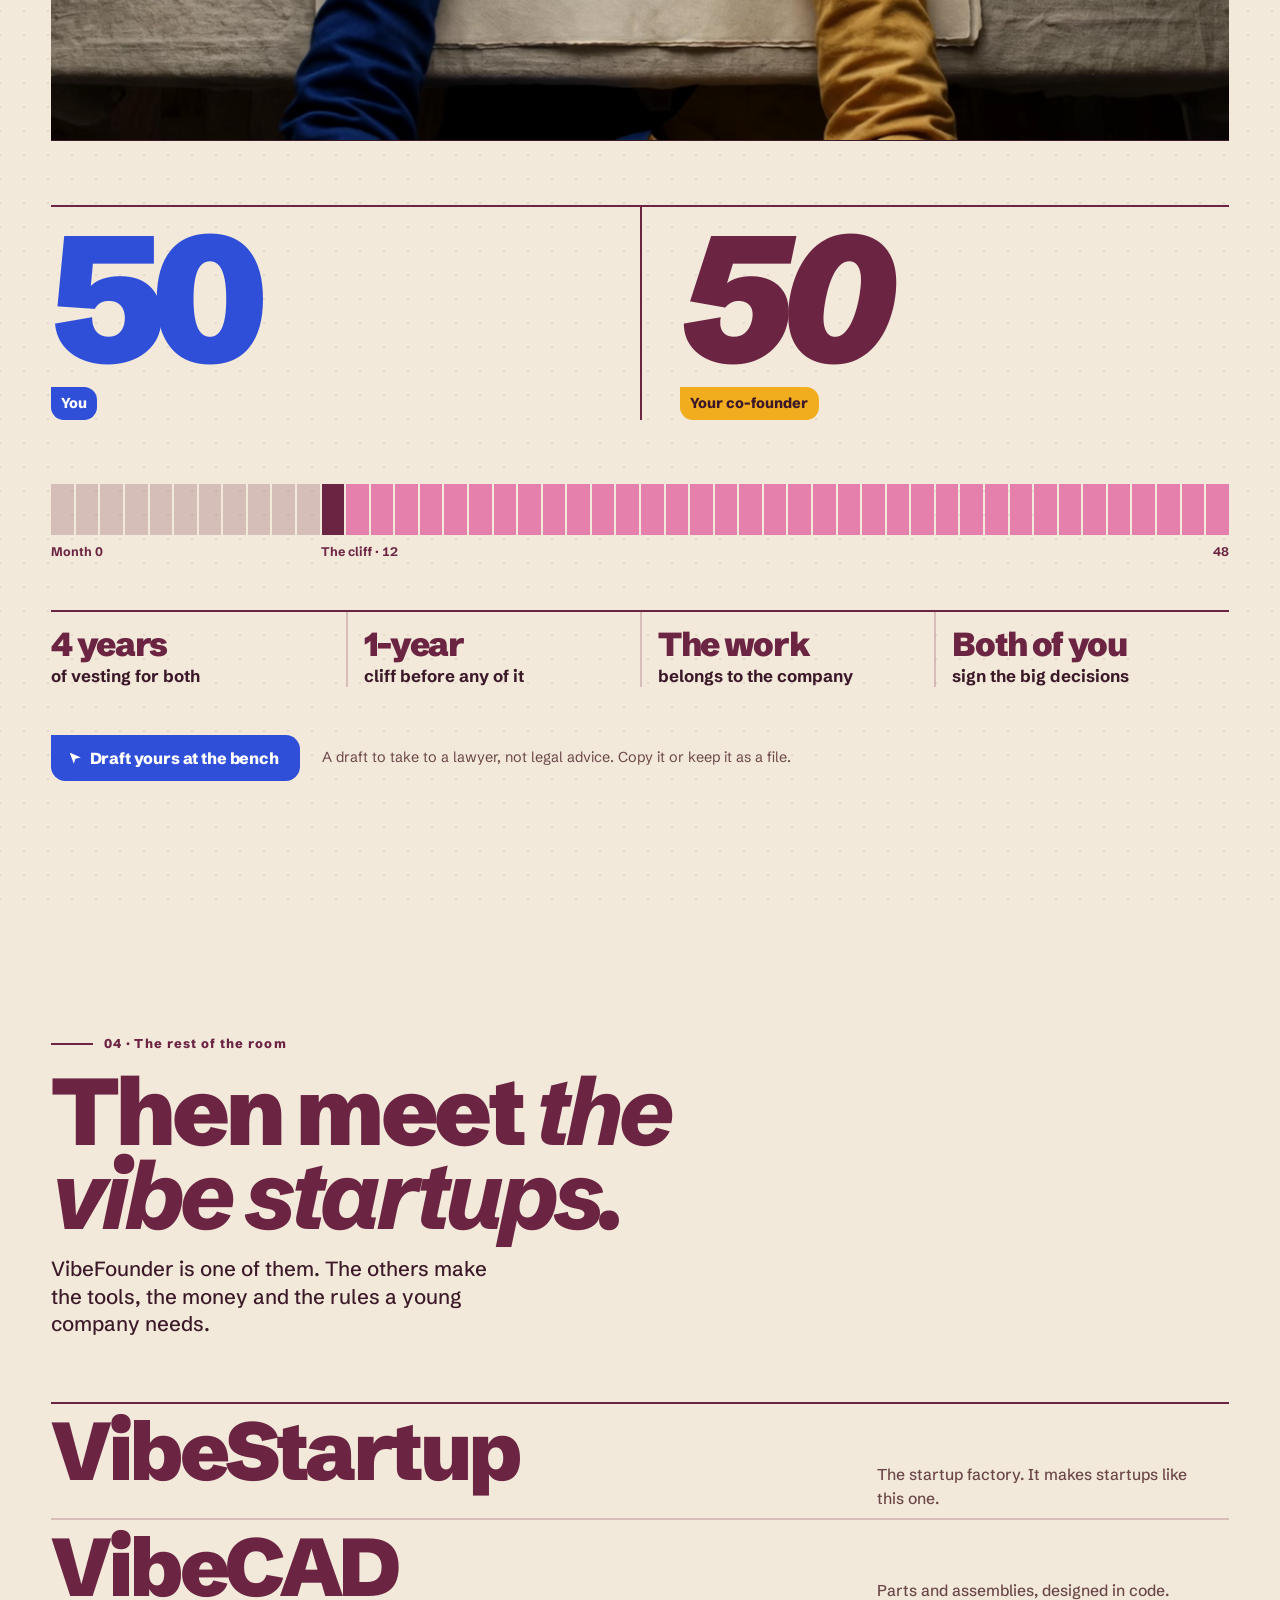
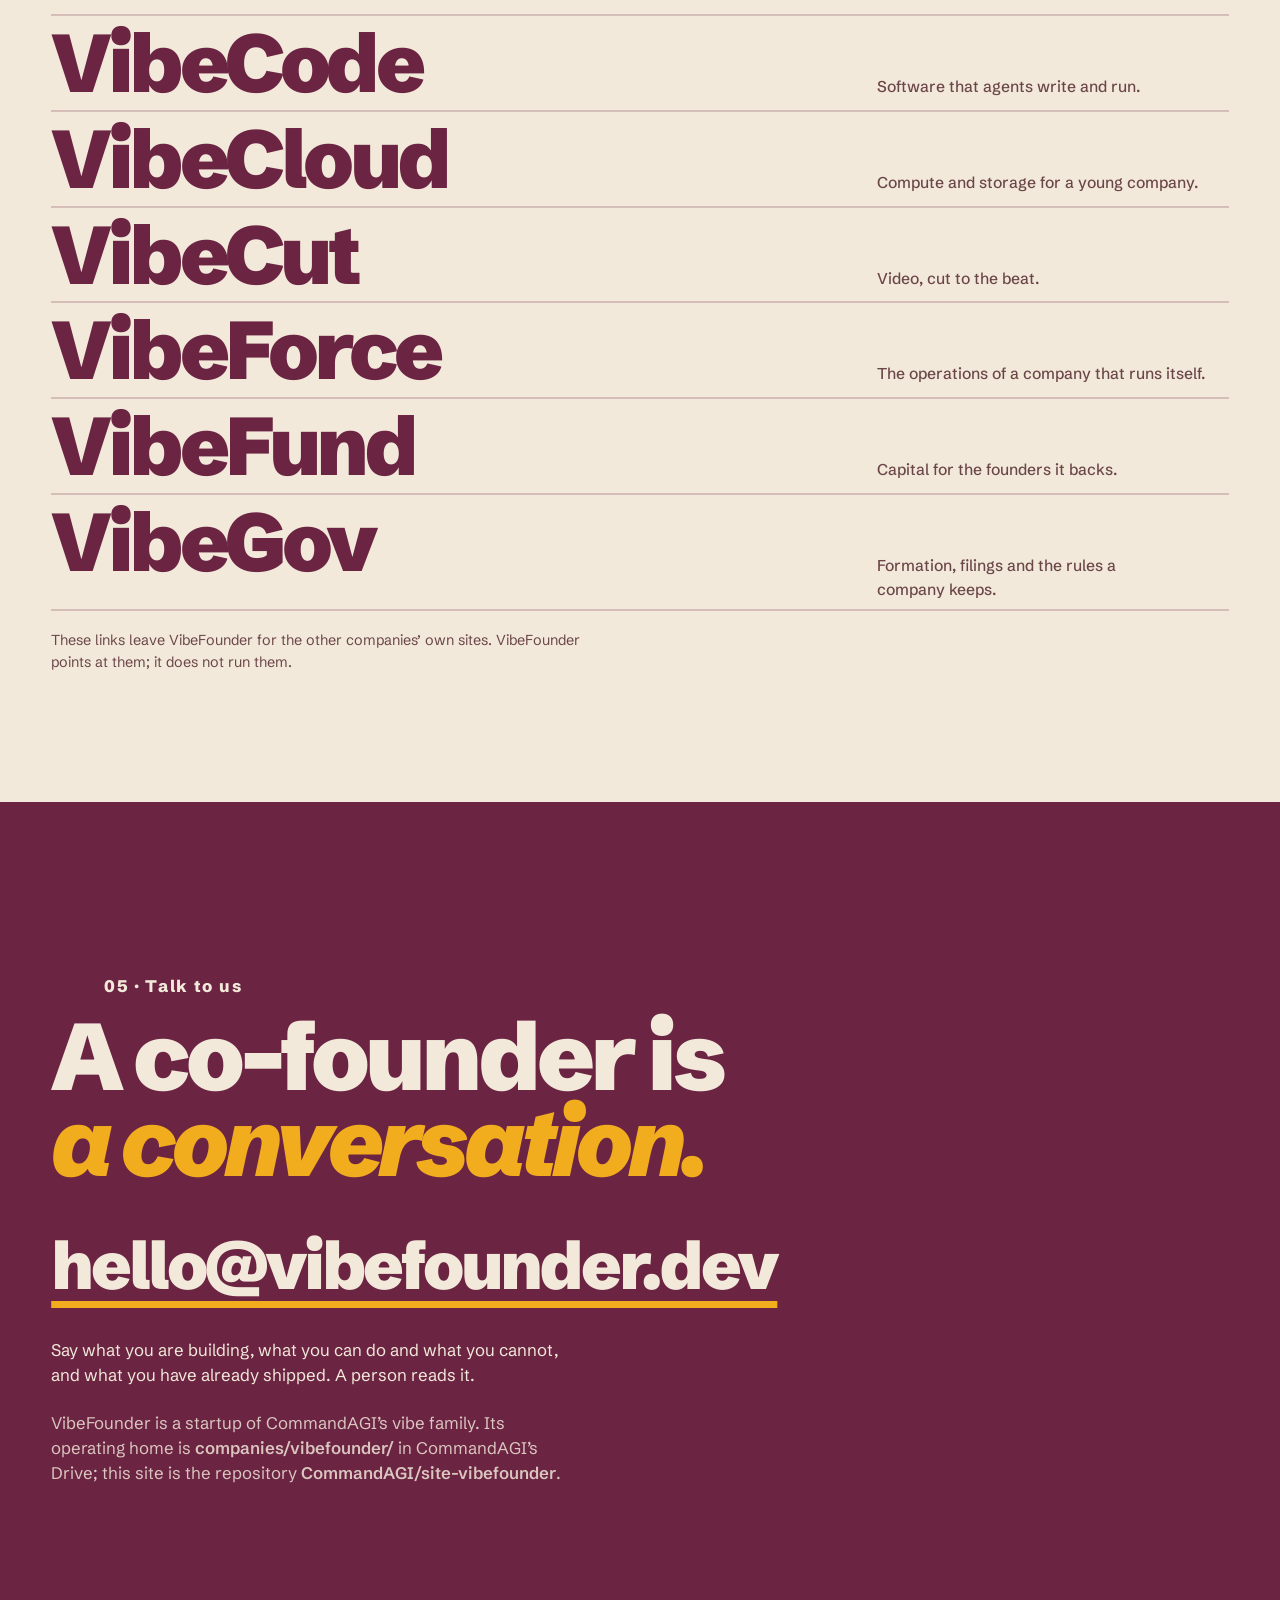
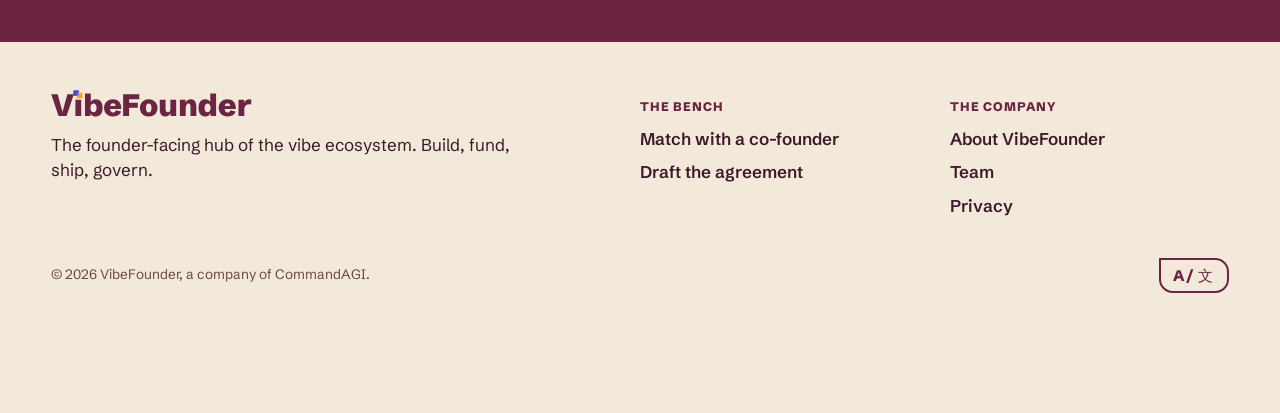
==== commit 6acbc630: "The 2027 redesign: the duet Two people building one thing: Schibsted Grotesk only, parchment and oxb" ====
--- a/index.html
+++ b/index.html
@@ -2,106 +2,232 @@
 <html lang="en">
 <head>
 <meta charset="utf-8">
-<meta name="viewport" content="width=device-width, initial-scale=1">
-<title>VibeFounder — find the co-founder who ships with you</title>
-<meta name="description" content="VibeFounder is the founder-facing hub of the vibe ecosystem: a founding bench that matches founders with co-founders, and the map of the startups that build, fund, ship and govern.">
-<meta name="theme-color" content="#fcfbf7">
+<meta name="viewport" content="width=device-width, initial-scale=1, viewport-fit=cover">
+<title>VibeFounder — find the other half of your company</title>
+<meta name="description" content="VibeFounder is the founder-facing hub of the vibe ecosystem: a founding bench that matches the craft you lack, drafts the founding agreement, and maps the startups that build, fund, ship and govern.">
+<meta name="theme-color" content="#f2e9da">
 <meta http-equiv="Content-Security-Policy" content="default-src 'self'; connect-src 'none'; img-src 'self' data:; style-src 'self' 'unsafe-inline'; script-src 'self' 'unsafe-inline'; base-uri 'none'; form-action 'none'; frame-ancestors 'none'">
 <link rel="canonical" href="https://vibefounder.commandagi.app/">
 <link rel="alternate" hreflang="en" href="./">
 <link rel="alternate" hreflang="es" href="es/">
 <link rel="alternate" hreflang="zh-Hans" href="zh/">
 <link rel="alternate" hreflang="x-default" href="./">
-<meta property="og:title" content="VibeFounder — find the co-founder who ships with you">
+<meta property="og:title" content="VibeFounder — find the other half of your company">
 <meta property="og:description" content="The founder-facing hub of the vibe ecosystem. A founding bench, a founding agreement and the map of the vibe startups.">
 <meta property="og:type" content="website">
 <meta property="og:url" content="https://vibefounder.commandagi.app/">
+<meta property="og:image" content="https://vibefounder.commandagi.app/brand/og.png">
 <meta property="og:locale" content="en_US">
+<meta name="twitter:card" content="summary_large_image">
+<link rel="icon" href="brand/favicon.svg" type="image/svg+xml">
+<link rel="apple-touch-icon" href="brand/touch-icon.png">
+<link rel="preload" href="fonts/schibsted-wght.woff2" as="font" type="font/woff2" crossorigin>
+<link rel="preload" href="fonts/schibsted-ital.woff2" as="font" type="font/woff2" crossorigin>
 <link rel="stylesheet" href="style.css">
 </head>
 <body>
+<a class="skip" href="#main">Skip to the page</a>
 <header class="site-header">
-  <div class="site-header__bar wrap">
-    <a class="brand" href="./" aria-label="VibeFounder, home">
-      <svg viewBox="0 0 32 32" aria-hidden="true" focusable="false"><path d="M4 27 15 5" stroke="currentColor" stroke-width="2.4" fill="none" stroke-linecap="round"/><path d="M28 27 17 5" stroke="currentColor" stroke-width="2.4" fill="none" stroke-linecap="round"/><circle cx="16" cy="24" r="3" fill="currentColor"/></svg>
-      <span>VibeFounder</span>
-    </a>
-    <nav class="site-nav" aria-label="Main">
-      <ul>
-        <li><a href="app/">The bench</a></li>
-        <li><a href="#ecosystem">The ecosystem</a></li>
-        <li><a href="about.html">About</a>
-      <a href="team.html">Team</a></li>
+  <a class="brand" href="./" aria-label="VibeFounder, home"><img src="brand/wordmark.svg" alt="" width="240" height="33"></a>
+  <nav class="site-header__links" aria-label="Company">
+    <a href="about.html">About</a>
+    <a href="team.html">Team</a>
+    <a class="site-header__extra" href="privacy.html">Privacy</a>
+  </nav>
+  <p id="lang-hint" class="hint" hidden><a href="es/"></a></p>
+</header>
+
+<nav class="dock" aria-label="Main">
+  <a class="dock__primary" href="app/"><kbd>1</kbd>Bench</a>
+  <a href="#half"><kbd>2</kbd><span class="dock__long">Missing </span>half</a>
+  <a href="#proof"><kbd>3</kbd>Proof</a>
+  <a href="#agreement"><kbd>4</kbd><span class="dock__long">The </span>deal</a>
+  <a href="#ecosystem"><kbd>5</kbd>Startups</a>
+</nav>
+
+<main id="main">
+  <section class="hero canvas" aria-labelledby="hero-title">
+    <div class="wrap hero__grid">
+      <div>
+        <h1 id="hero-title"><span class="w w--a">Find</span> <span class="w w--a">the</span> <span class="w w--b">other</span> <span class="w w--b">half</span> <span class="w w--a">of</span> <span class="w w--a">your</span> <span class="w w--both">company.</span></h1>
+        <p class="lede">A founding bench that matches the craft you lack, drafts the agreement, and shows you the rest of the room.</p>
+        <div class="hero__actions">
+          <a class="button" href="app/">Open the founding bench</a>
+          <a class="button button--quiet" href="#half">Try it here</a>
+        </div>
+        <p class="hero__note">Sample co-founders are fictional. The bench runs in this browser, sends nothing and needs no account.</p>
+      </div>
+      <figure class="hero__side" aria-labelledby="thing-cap">
+        <svg class="thing" viewBox="0 0 430 360" aria-hidden="true" focusable="false">
+          <rect class="fill-duo pop" style="--d:.2s" x="120" y="150" width="110" height="130" opacity=".9"/>
+          <path class="a draw" data-hand="a" fill="none" stroke-width="7" stroke-linejoin="miter" d="M30 150H230V330H30Z"/>
+          <path class="a draw" data-hand="a" fill="none" stroke-width="5" d="M60 190H130V240H190"/>
+          <path class="a draw" data-hand="a" fill="none" stroke-width="5" d="M60 300H110V270H130"/>
+          <rect class="fill-a pop" style="--d:.35s" x="140" y="262" width="56" height="44"/>
+          <path class="b draw" data-hand="b" fill="none" stroke-width="7" stroke-linejoin="miter" d="M120 60H400V280H120Z"/>
+          <path class="b draw" data-hand="b" fill="none" stroke-width="5" d="M330 110A60 60 0 1 1 329.9 110"/>
+          <circle class="fill-b pop" style="--d:.5s" cx="330" cy="170" r="18"/>
+          <circle class="fill-b pop" style="--d:.6s" cx="372" cy="252" r="9"/>
+        </svg>
+        <figcaption class="figcap" id="thing-cap"><b>Fig. 1</b> One thing, two hands: you draw the board, a co-founder draws the box. Where they overlap is the company. Illustrative.</figcaption>
+      </figure>
+    </div>
+    <div class="cursor cursor--a" data-cursor="a" hidden><svg viewBox="0 0 22 22" aria-hidden="true"><path d="M2 1.5v17l4.6-4.4 3.1 6.6 3-1.4-3-6.4H16z" fill="currentColor" stroke="#f2e9da" stroke-width="1.4"/></svg><span>You · code</span></div>
+    <div class="cursor cursor--b" data-cursor="b" hidden><svg viewBox="0 0 22 22" aria-hidden="true"><path d="M2 1.5v17l4.6-4.4 3.1 6.6 3-1.4-3-6.4H16z" fill="currentColor" stroke="#3b1726" stroke-width="1.4"/></svg><span>Sample co-founder · design</span></div>
+  </section>
+
+  <section class="film" aria-labelledby="film-title" data-film>
+    <video muted loop playsinline preload="none" poster="media/duet.jpg" aria-hidden="true" tabindex="-1">
+      <source src="media/duet.av1.mp4" type='video/mp4; codecs="av01.0.05M.08"'>
+      <source src="media/duet.mp4" type="video/mp4">
+    </video>
+    <div class="film__cap">
+      <span class="tagline">Generated film. Not real people.</span>
+      <button class="film__toggle" type="button" data-play="Play film" data-pause="Pause film">Play film</button>
+    </div>
+    <div class="film__words">
+      <h2 id="film-title">One bench.</h2>
+      <p class="big">Two pairs of hands.</p>
+    </div>
+  </section>
+
+  <section class="scene canvas" id="half" aria-labelledby="half-title">
+    <div class="wrap">
+      <div class="scene__head">
+        <p class="num">01 · The missing half</p>
+        <h2 id="half-title"><span class="a">You are one craft.</span> <em>The company needs the others.</em></h2>
+      </div>
+      <div class="half__grid">
+        <div>
+          <p class="lede">Pick yours. The bench’s own matcher names the sample co-founder who covers the gap, and why.</p>
+          <fieldset class="crafts" data-crafts>
+            <legend>What you do</legend>
+            <button class="chip" type="button" data-craft="code" aria-pressed="true">code</button>
+            <button class="chip" type="button" data-craft="cad" aria-pressed="false">CAD</button>
+            <button class="chip" type="button" data-craft="hardware" aria-pressed="false">hardware</button>
+            <button class="chip" type="button" data-craft="design" aria-pressed="false">design</button>
+            <button class="chip" type="button" data-craft="growth" aria-pressed="false">growth</button>
+            <button class="chip" type="button" data-craft="ops" aria-pressed="false">operations</button>
+          </fieldset>
+          <p class="hint" style="margin-top:1.4rem">Matched for a startup, full-time, against ten fictional sample co-founders. <a href="app/">Change the domain and the hours at the bench.</a></p>
+        </div>
+        <div class="ring" role="img" aria-labelledby="ring-desc">
+          <svg viewBox="0 0 600 600" aria-hidden="true" focusable="false">
+            <path class="seg is-a" data-craft="code" d="M306.4 70.1A230 230 0 0 1 495.9 179.5"/>
+            <path class="seg" data-craft="cad" d="M502.3 190.6A230 230 0 0 1 502.3 409.4"/>
+            <path class="seg" data-craft="hardware" d="M495.9 420.5A230 230 0 0 1 306.4 529.9"/>
+            <path class="seg is-b" data-craft="design" d="M293.6 529.9A230 230 0 0 1 104.1 420.5"/>
+            <path class="seg is-b" data-craft="growth" d="M97.7 409.4A230 230 0 0 1 97.7 190.6"/>
+            <path class="seg" data-craft="ops" d="M104.1 179.5A230 230 0 0 1 293.6 70.1"/>
+            <text class="seg-label is-a" data-craft="code" x="415" y="100.8">code</text>
+            <text class="seg-label" data-craft="cad" x="530" y="300">CAD</text>
+            <text class="seg-label" data-craft="hardware" x="415" y="499.2">hardware</text>
+            <text class="seg-label is-b" data-craft="design" x="185" y="499.2">design</text>
+            <text class="seg-label is-b" data-craft="growth" x="70" y="300">growth</text>
+            <text class="seg-label" data-craft="ops" x="185" y="100.8">operations</text>
+          </svg>
+          <div class="ring__core" id="ring-desc" aria-live="polite">
+            <span class="sample">Sample co-founder</span>
+            <span class="who" data-who>Mei Tanaka</span>
+            <span class="why" data-why>Covers design, growth.</span>
+            <span class="score" data-score>9 of 9</span>
+          </div>
+        </div>
+      </div>
+    </div>
+  </section>
+
+  <section class="scene" id="proof" aria-labelledby="proof-title">
+    <div class="wrap proof__grid">
+      <figure class="plate">
+        <picture>
+          <source srcset="media/proof.avif" type="image/avif">
+          <img src="media/proof.jpg" width="960" height="1200" loading="lazy" decoding="async" alt="Overhead: a hand-soldered board, a printed bracket, a wireframe sketch, a page of code and a cardboard prototype on a linen bench; a hand in a blue sleeve and a hand in a yellow sleeve each touch one.">
+        </picture>
+        <figcaption class="figcap"><b>Generated image.</b> Not real people, not real work.</figcaption>
+      </figure>
+      <div>
+        <p class="num">02 · Proof, not bios</p>
+        <h2 id="proof-title" style="margin-top:1.2rem">Show what you <em>made.</em></h2>
+        <ul class="bio" aria-label="What a bio says, struck out">
+          <li>Serial entrepreneur.</li>
+          <li>Passionate about disruption.</li>
+          <li>Visionary leader.</li>
+        </ul>
+        <div class="shipped">
+          <p class="label">What the bench reads instead</p>
+          <p class="big">Ships a hardware product <em>from a folding table:</em> the enclosure, the board and the line that makes it.</p>
+          <p class="hint">Amara Okafor, a sample co-founder: fictional, drawn to show the matching.</p>
+        </div>
+      </div>
+    </div>
+  </section>
+
+  <section class="scene canvas" id="agreement" aria-labelledby="agreement-title">
+    <div class="wrap">
+      <div class="scene__head">
+        <p class="num">03 · The agreement</p>
+        <h2 id="agreement-title">Write it down <em>while you still agree.</em></h2>
+      </div>
+      <div class="agree__film" data-film>
+        <video muted loop playsinline preload="none" poster="media/sheet.jpg" aria-hidden="true" tabindex="-1">
+          <source src="media/sheet.av1.mp4" type='video/mp4; codecs="av01.0.05M.08"'>
+          <source src="media/sheet.mp4" type="video/mp4">
+        </video>
+        <div class="film__cap">
+          <span class="tagline">Generated film. Not real people.</span>
+          <button class="film__toggle" type="button" data-play="Play film" data-pause="Pause film">Play film</button>
+        </div>
+      </div>
+      <div class="split">
+        <div><p class="pct pct--a">50</p><p>You</p></div>
+        <div><p class="pct pct--b"><span>50</span></p><p>Your co-founder</p></div>
+      </div>
+      <div class="vest" role="img" aria-label="Vesting over 48 months: nothing vests before the cliff at month 12, then a share every month to month 48.">
+        <div class="vest__track" aria-hidden="true"><i></i><i></i><i></i><i></i><i></i><i></i><i></i><i></i><i></i><i></i><i></i><i></i><i></i><i></i><i></i><i></i><i></i><i></i><i></i><i></i><i></i><i></i><i></i><i></i><i></i><i></i><i></i><i></i><i></i><i></i><i></i><i></i><i></i><i></i><i></i><i></i><i></i><i></i><i></i><i></i><i></i><i></i><i></i><i></i><i></i><i></i><i></i><i></i></div>
+        <div class="vest__axis" aria-hidden="true"><span>Month 0</span><span>The cliff · 12</span><span>48</span></div>
+      </div>
+      <ul class="terms">
+        <li><b>4 years</b>of vesting for both</li>
+        <li><b>1-year</b>cliff before any of it</li>
+        <li><b>The work</b>belongs to the company</li>
+        <li><b>Both of you</b>sign the big decisions</li>
       </ul>
-    </nav>
-    <div class="site-header__actions">
-      <a class="button" href="app/">Find your co-founder</a>
-    </div>
-  </div>
-  <p id="lang-hint" class="wrap hint" hidden><a href="es/"></a></p>
-</header>
-
-<main>
-  <section class="hero">
-    <div class="wrap stack">
-      <p class="label">The founder-facing hub of the vibe ecosystem</p>
-      <h1>Find the co-founder who ships with you.</h1>
-      <p class="lede">VibeFounder matches founders with co-founders, and points a founder at the startups that build, fund, ship and govern. Start with the founding bench: say what you are building, what you are good at and the hours you can give, and read the sample co-founders whose craft, domain and commitment fit the gap.</p>
-      <div class="hero__actions">
-        <a class="button" href="app/">Open the founding bench</a>
-        <a class="button button--quiet" href="about.html">What VibeFounder is</a>
-      </div>
-      <p class="hero__note">The bench runs in this browser on fictional sample co-founders. It sends nothing, asks for no account, and costs nothing.</p>
-    </div>
-  </section>
-
-  <section id="bench">
-    <div class="wrap stack">
-      <p class="label">What the bench does</p>
-      <h2>Three things a founder needs on day one: a partner, a brief, a map.</h2>
-      <div class="cols">
-        <div class="feature">
-          <h3>It matches the gap</h3>
-          <p>Tell the bench what you are building, your craft and the hours you can give. It ranks the sample co-founders by what your team is missing, and says why each one fits: the craft you lack, the domain you share, the commitment that matches.</p>
-        </div>
-        <div class="feature">
-          <h3>It drafts the founding agreement</h3>
-          <p>Pick a co-founder and the bench writes a founding agreement you can read in full: equal founders, four years of vesting with a one-year cliff, the work assigned to the company, and the decisions that need both of you. Keep it as a file and take it to a lawyer.</p>
-        </div>
-        <div class="feature">
-          <h3>It draws the map</h3>
-          <p>The vibe ecosystem in one place: the startups that make the tools a young company uses, and the ones that fund it, govern it and ship it. Each is its own company with its own site.</p>
-        </div>
-      </div>
-      <p><a class="button" href="app/">Open the founding bench</a></p>
-    </div>
-  </section>
-
-  <section id="ecosystem">
-    <div class="wrap stack">
-      <p class="label">The ecosystem</p>
-      <h2>The vibe startups.</h2>
-      <p class="lede">VibeFounder is one of them. A founder who starts here needs the rest: the factory that makes startups, the tools that build one, and the ones that fund and govern it.</p>
+      <div class="agree__cta">
+        <a class="button" href="app/">Draft yours at the bench</a>
+        <p class="hint">A draft to take to a lawyer, not legal advice. Copy it or keep it as a file.</p>
+      </div>
+    </div>
+  </section>
+
+  <section class="scene" id="ecosystem" aria-labelledby="ecosystem-title">
+    <div class="wrap">
+      <div class="scene__head">
+        <p class="num">04 · The rest of the room</p>
+        <h2 id="ecosystem-title">Then meet <em>the vibe startups.</em></h2>
+        <p class="lede">VibeFounder is one of them. The others make the tools, the money and the rules a young company needs.</p>
+      </div>
       <ul class="grid-ecosystem">
-        <li><a href="https://vibestartup.us"><span class="eco-name">VibeStartup</span><span class="eco-what">The startup factory. It makes startups like this one.</span></a></li>
-        <li><a href="https://vibecad.pro"><span class="eco-name">VibeCAD</span><span class="eco-what">Parts and assemblies, designed in code.</span></a></li>
-        <li><a href="https://vibecode.ooo"><span class="eco-name">VibeCode</span><span class="eco-what">Software that agents write and run.</span></a></li>
-        <li><a href="https://vibecloud.pro"><span class="eco-name">VibeCloud</span><span class="eco-what">Compute and storage for a young company.</span></a></li>
-        <li><a href="https://vibecut.me"><span class="eco-name">VibeCut</span><span class="eco-what">Video, cut to the beat.</span></a></li>
-        <li><a href="https://vibeforce.pro"><span class="eco-name">VibeForce</span><span class="eco-what">The operations of a company that runs itself.</span></a></li>
-        <li><a href="https://vibefund.pro"><span class="eco-name">VibeFund</span><span class="eco-what">Capital for the founders it backs.</span></a></li>
-        <li><a href="https://vibegov.pro"><span class="eco-name">VibeGov</span><span class="eco-what">Formation, filings and the rules a company keeps.</span></a></li>
+        <li><a href="https://vibestartup.us"><span class="eco-name">VibeStartup</span><span class="eco-what">The startup factory. It makes startups like this one.</span><span class="eco-host" aria-hidden="true">vibestartup.us ↗</span></a></li>
+        <li><a href="https://vibecad.pro"><span class="eco-name">VibeCAD</span><span class="eco-what">Parts and assemblies, designed in code.</span><span class="eco-host" aria-hidden="true">vibecad.pro ↗</span></a></li>
+        <li><a href="https://vibecode.ooo"><span class="eco-name">VibeCode</span><span class="eco-what">Software that agents write and run.</span><span class="eco-host" aria-hidden="true">vibecode.ooo ↗</span></a></li>
+        <li><a href="https://vibecloud.pro"><span class="eco-name">VibeCloud</span><span class="eco-what">Compute and storage for a young company.</span><span class="eco-host" aria-hidden="true">vibecloud.pro ↗</span></a></li>
+        <li><a href="https://vibecut.me"><span class="eco-name">VibeCut</span><span class="eco-what">Video, cut to the beat.</span><span class="eco-host" aria-hidden="true">vibecut.me ↗</span></a></li>
+        <li><a href="https://vibeforce.pro"><span class="eco-name">VibeForce</span><span class="eco-what">The operations of a company that runs itself.</span><span class="eco-host" aria-hidden="true">vibeforce.pro ↗</span></a></li>
+        <li><a href="https://vibefund.pro"><span class="eco-name">VibeFund</span><span class="eco-what">Capital for the founders it backs.</span><span class="eco-host" aria-hidden="true">vibefund.pro ↗</span></a></li>
+        <li><a href="https://vibegov.pro"><span class="eco-name">VibeGov</span><span class="eco-what">Formation, filings and the rules a company keeps.</span><span class="eco-host" aria-hidden="true">vibegov.pro ↗</span></a></li>
       </ul>
-      <p class="hint">These links leave VibeFounder for the other companies' own sites. VibeFounder points at them; it does not run them.</p>
-    </div>
-  </section>
-
-  <section id="contact">
-    <div class="wrap stack">
-      <p class="label">Talk to us</p>
-      <h2>A co-founder is a conversation.</h2>
-      <p class="lede">Write to <a href="mailto:hello@vibefounder.dev">hello@vibefounder.dev</a>. Say what you are building, what you can do and what you cannot, and what you have already shipped. A person reads it.</p>
-      <p class="hint">VibeFounder is a startup of CommandAGI's vibe family. Its operating home is <span class="mono">companies/vibefounder/</span> in CommandAGI's Drive; this site is the repository <span class="mono">CommandAGI/site-vibefounder</span>.</p>
+      <p class="hint" style="margin-top:1.2rem">These links leave VibeFounder for the other companies’ own sites. VibeFounder points at them; it does not run them.</p>
+    </div>
+  </section>
+
+  <section class="talk" id="contact" aria-labelledby="contact-title">
+    <div class="wrap">
+      <p class="num" style="color:inherit">05 · Talk to us</p>
+      <h2 id="contact-title" style="margin-top:1.2rem">A co-founder is <em>a conversation.</em></h2>
+      <a class="mail" href="mailto:hello@vibefounder.dev">hello@vibefounder.dev</a>
+      <p>Say what you are building, what you can do and what you cannot, and what you have already shipped. A person reads it.</p>
+      <p class="hint">VibeFounder is a startup of CommandAGI’s vibe family. Its operating home is <span class="mono">companies/vibefounder/</span> in CommandAGI’s Drive; this site is the repository <span class="mono">CommandAGI/site-vibefounder</span>.</p>
     </div>
   </section>
 </main>
@@ -109,18 +235,19 @@
 <footer class="site-footer">
   <div class="wrap">
     <div class="site-footer__cols">
-      <div class="stack">
-        <a class="brand" href="./">
-          <svg viewBox="0 0 32 32" aria-hidden="true" focusable="false"><path d="M4 27 15 5" stroke="currentColor" stroke-width="2.4" fill="none" stroke-linecap="round"/><path d="M28 27 17 5" stroke="currentColor" stroke-width="2.4" fill="none" stroke-linecap="round"/><circle cx="16" cy="24" r="3" fill="currentColor"/></svg>
-          <span>VibeFounder</span>
-        </a>
+      <div>
+        <a class="brand" href="./" aria-label="VibeFounder, home"><img src="brand/wordmark.svg" alt="" width="240" height="33"></a>
         <p>The founder-facing hub of the vibe ecosystem. Build, fund, ship, govern.</p>
-        <p><a class="button" href="app/">Find your co-founder</a></p>
       </div>
       <div>
         <p class="label">The bench</p>
         <p><a href="app/">Match with a co-founder</a></p>
+        <p><a href="app/">Draft the agreement</a></p>
+      </div>
+      <div>
+        <p class="label">The company</p>
         <p><a href="about.html">About VibeFounder</a></p>
+        <p><a href="team.html">Team</a></p>
         <p><a href="privacy.html">Privacy</a></p>
       </div>
     </div>
@@ -147,5 +274,6 @@
   </div>
 </footer>
 <script src="lang.js"></script>
+<script type="module" src="home.js"></script>
 </body>
 </html>
--- a/style.css
+++ b/style.css
@@ -1,239 +1,452 @@
 /*
- * VibeFounder — the site's one stylesheet. The tokens are CommandAGI's public sites' tokens (sites/components/1-tokens.css
- * in the CommandAGI repository, the owner's code): a warm paper ground, a warm near-black ink, a serif for display, one
- * grotesk for text, a mono for records only. Sections are separated by space and type, not by boxes.
- * Light by default, dark from prefers-color-scheme; either forced with <html data-theme="light|dark">.
+ * VibeFounder, 2027: the duet (redesign/DESIGN.md). Two people, two colours, and where they overlap the colour of the
+ * company. One family (Schibsted Grotesk), one shape (the multiplayer name tag: the top-left corner square), one nav
+ * (the tool dock at the bottom). Light only, on parchment.
  */
+
+@font-face {
+  font-family: "Schibsted Grotesk";
+  src: url("fonts/schibsted-wght.woff2") format("woff2");
+  font-weight: 400 900;
+  font-style: normal;
+  font-display: swap;
+}
+@font-face {
+  font-family: "Schibsted Grotesk";
+  src: url("fonts/schibsted-ital.woff2") format("woff2");
+  font-weight: 400 900;
+  font-style: italic;
+  font-display: swap;
+}
+/* Arial set to Schibsted's metrics, so the swap moves nothing (CLS). */
+@font-face {
+  font-family: "Schibsted Fallback";
+  src: local("Arial"), local("Liberation Sans"), local("Helvetica");
+  size-adjust: 106%;
+  ascent-override: 92%;
+  descent-override: 24%;
+  line-gap-override: 0%;
+}
+
 :root {
-  --ground: #fcfbf7;
-  --ground-2: #f1eee9;
-  --ground-3: #e5e1da;
-  --card: #ffffff;
-  --ink: #2b2627;
-  --ink-2: #4d4841;
-  --ink-3: #665f58;
-  --ink-dim: #8c867e;
-  --rule: rgba(43, 38, 39, 0.14);
-  --rule-2: rgba(43, 38, 39, 0.07);
-  --accent: #2b2627;
-  --on-accent: #fcfbf7;
-  --good: #1f7a4d;
-  --focus: #2f6fdf;
-  --panel: #231f20;
-  --panel-ink: #ebe6df;
-  --panel-ink-2: rgba(235, 230, 223, 0.6);
-  --panel-rule: rgba(235, 230, 223, 0.1);
-  --font-text: "Inter Tight", "Helvetica Neue", Arial, system-ui, sans-serif;
-  --font-display: "Inria Serif", "Iowan Old Style", Georgia, serif;
-  --font-mono: "JetBrains Mono", "SF Mono", ui-monospace, Menlo, Consolas, monospace;
-  --w-display: 400;
-  --w-text: 400;
-  --w-strong: 500;
-  --t-mega: clamp(2.375rem, 1.7rem + 2.9vw, 4rem);
-  --t-d1: clamp(2.125rem, 1.6rem + 2.2vw, 3.25rem);
-  --t-d2: clamp(1.75rem, 1.45rem + 1.2vw, 2.375rem);
-  --t-d3: clamp(1.3125rem, 1.2rem + 0.5vw, 1.5rem);
-  --t-lede: clamp(1.0625rem, 1rem + 0.35vw, 1.25rem);
-  --t-body: 1rem;
-  --t-small: 0.9375rem;
-  --t-caption: 0.75rem;
-  --h-sm: 2rem;
-  --h-md: 2.5rem;
-  --h-lg: 3rem;
-  --radius: 2px;
-  --gutter: clamp(1.25rem, 0.4rem + 3.6vw, 5rem);
-  --measure: 66ch;
-  --wide: 1240px;
-  --s-1: 0.25rem; --s-2: 0.5rem; --s-3: 0.75rem; --s-4: 1rem; --s-5: 1.5rem; --s-6: 2rem;
-  --s-7: 3rem; --s-8: 4.5rem; --s-9: clamp(4rem, 2.6rem + 5vw, 7.5rem);
-  --section: clamp(3.5rem, 2.4rem + 4vw, 6.5rem);
-  --lh-body: 1.55;
-  --track-label: 0.12em;
-  --t-fast: 120ms;
-  --ease: cubic-bezier(0.2, 0, 0, 1);
-}
-@media (prefers-color-scheme: dark) {
+  --paper: #f2e9da;
+  --ink: #3b1726;
+  --oxblood: #6c2443;
+  --cobalt: #2f4fd8;
+  --marigold: #f2ad1c;
+  --duo: #de5397;
+  --muted: #6b4a57;
+  --rule: #6c244333;
+  --dot: #6c244314;
+  --face: "Schibsted Grotesk", "Schibsted Fallback", "PingFang SC", "Noto Sans CJK SC", "Microsoft YaHei", sans-serif;
+  --tag: 0 0.9em 0.9em 0.9em;
+  --ease: cubic-bezier(.2, .9, .25, 1.12);
+  --gut: clamp(1.1rem, 4vw, 3.5rem);
+  --max: 1600px;
+  color-scheme: light;
+}
+@supports (color: oklch(0 0 0)) {
   :root {
-    --ground: #171413;
-    --ground-2: #221e1d;
-    --ground-3: #2c2726;
-    --card: #1d1a19;
-    --ink: #ece8e1;
-    --ink-2: #cbc5bc;
-    --ink-3: #a8a199;
-    --ink-dim: #807a73;
-    --rule: rgba(236, 232, 225, 0.16);
-    --rule-2: rgba(236, 232, 225, 0.08);
-    --accent: #ece8e1;
-    --on-accent: #171413;
-    --good: #6cc79a;
+    --paper: oklch(0.937 0.022 80.7);
+    --ink: oklch(0.27 0.06 355);
+    --oxblood: oklch(0.379 0.107 356.8);
+    --cobalt: oklch(0.496 0.212 267.4);
+    --marigold: oklch(0.793 0.159 78.7);
+    --duo: color-mix(in oklch, var(--cobalt), var(--marigold));
+    --muted: color-mix(in oklch, var(--ink) 75%, var(--paper));
+    --rule: color-mix(in oklch, var(--oxblood) 22%, transparent);
+    --dot: color-mix(in oklch, var(--oxblood) 9%, transparent);
   }
 }
-:root[data-theme="dark"] {
-  --ground: #171413; --ground-2: #221e1d; --ground-3: #2c2726; --card: #1d1a19;
-  --ink: #ece8e1; --ink-2: #cbc5bc; --ink-3: #a8a199; --ink-dim: #807a73;
-  --rule: rgba(236, 232, 225, 0.16); --rule-2: rgba(236, 232, 225, 0.08);
-  --accent: #ece8e1; --on-accent: #171413; --good: #6cc79a;
-}
-:root[data-theme="light"] {
-  --ground: #fcfbf7; --ground-2: #f1eee9; --ground-3: #e5e1da; --card: #ffffff;
-  --ink: #2b2627; --ink-2: #4d4841; --ink-3: #665f58; --ink-dim: #8c867e;
-  --rule: rgba(43, 38, 39, 0.14); --rule-2: rgba(43, 38, 39, 0.07);
-  --accent: #2b2627; --on-accent: #fcfbf7; --good: #1f7a4d;
-}
 
 *, *::before, *::after { box-sizing: border-box; }
-html { -webkit-text-size-adjust: 100%; }
+html { -webkit-text-size-adjust: 100%; scroll-padding-top: 1rem; }
 body {
   margin: 0;
-  background: var(--ground);
+  font: 400 1.0625rem/1.5 var(--face);
   color: var(--ink);
-  font: var(--w-text) var(--t-body) / var(--lh-body) var(--font-text);
-  letter-spacing: -0.006em;
-  overflow-wrap: break-word;
-}
-h1, h2, h3 { font-weight: var(--w-display); font-family: var(--font-display); letter-spacing: -0.015em; margin: 0; }
-h1 { font-size: var(--t-mega); line-height: 1.05; }
-h2 { font-size: var(--t-d2); line-height: 1.12; }
-h3 { font-size: var(--t-d3); line-height: 1.25; }
+  background: var(--paper);
+  font-synthesis: none;
+  font-kerning: normal;
+  overflow-x: clip;
+  padding-bottom: 6rem; /* the dock */
+}
+img, video, svg { display: block; max-width: 100%; }
+h1, h2, h3 { margin: 0; font-weight: 900; line-height: 0.9; letter-spacing: -0.045em; text-wrap: balance; color: var(--oxblood); }
+p, li { text-wrap: pretty; }
 p { margin: 0; }
-a { color: inherit; }
-:focus-visible { outline: 2px solid var(--focus); outline-offset: 2px; }
-.wrap { width: min(var(--wide), 100% - 2 * var(--gutter)); margin-inline: auto; }
-.lede { font-size: var(--t-lede); color: var(--ink-2); max-width: var(--measure); }
-.label { font: var(--w-strong) var(--t-caption) / 1.2 var(--font-text); letter-spacing: var(--track-label); text-transform: uppercase; color: var(--ink-3); }
-.mono { font-family: var(--font-mono); font-size: var(--t-small); }
-.zebra { font-family: var(--font-display); font-style: italic; }
-
-/* header: the mark and the name, the nav as plain words, the primary action in the ink */
-.site-header { position: sticky; top: 0; z-index: 20; background: var(--ground); border-bottom: 1px solid var(--rule-2); }
-.site-header__bar { display: flex; align-items: center; gap: var(--s-5); min-height: 4.25rem; flex-wrap: wrap; padding-block: var(--s-2); }
-.brand { display: inline-flex; align-items: center; gap: var(--s-3); text-decoration: none; font: var(--w-strong) 1.0625rem/1 var(--font-text); letter-spacing: -0.01em; }
-.brand svg { width: 26px; height: 26px; }
-.site-nav ul { display: flex; gap: var(--s-5); list-style: none; margin: 0; padding: 0; }
-.site-nav a { text-decoration: none; font-size: var(--t-small); color: var(--ink-2); }
-.site-nav a:hover { color: var(--ink); }
-.site-header__actions { margin-inline-start: auto; display: flex; align-items: center; gap: var(--s-4); }
-.button {
-  display: inline-flex; align-items: center; gap: var(--s-2); min-height: var(--h-md); padding: 0 var(--s-5);
-  border: 1px solid var(--accent); border-radius: var(--radius); background: var(--accent); color: var(--on-accent);
-  font: var(--w-strong) var(--t-small) / 1 var(--font-text); text-decoration: none; cursor: pointer;
-}
-.button--quiet { background: transparent; color: var(--ink); border-color: var(--rule); }
-.button:hover { opacity: 0.88; }
-.button[disabled] { opacity: 0.45; cursor: not-allowed; }
-
-main { display: block; }
-section { padding-block: var(--section); }
-section + section { border-top: 1px solid var(--rule-2); }
-.hero { padding-block: var(--s-9) var(--section); }
-.hero h1 { max-width: 20ch; }
-.hero .lede { margin-top: var(--s-5); }
-.hero__actions { display: flex; flex-wrap: wrap; gap: var(--s-3); margin-top: var(--s-6); }
-.hero__note { margin-top: var(--s-4); color: var(--ink-3); font-size: var(--t-small); }
-.stack { display: grid; gap: var(--s-5); }
-.cols { display: grid; gap: var(--s-7); grid-template-columns: repeat(auto-fit, minmax(min(18rem, 100%), 1fr)); }
-.feature { display: grid; gap: var(--s-3); align-content: start; }
-.feature p { color: var(--ink-2); }
-.grid-ecosystem { display: grid; gap: var(--s-4); grid-template-columns: repeat(auto-fill, minmax(min(15rem, 100%), 1fr)); list-style: none; margin: 0; padding: 0; }
-.grid-ecosystem a { display: grid; gap: var(--s-1); padding: var(--s-4) 0; border-top: 1px solid var(--rule); text-decoration: none; }
-.grid-ecosystem a:hover .eco-name { text-decoration: underline; }
-.eco-name { font: var(--w-strong) 1.0625rem/1.2 var(--font-text); }
-.eco-what { color: var(--ink-2); font-size: var(--t-small); }
-
-/* the app */
-.bench { display: grid; gap: var(--s-6); }
-.field { display: grid; gap: var(--s-2); }
-.field > span { font: var(--w-strong) var(--t-caption) / 1.2 var(--font-text); letter-spacing: var(--track-label); text-transform: uppercase; color: var(--ink-3); }
-select, input[type="text"] {
-  min-height: var(--h-lg); padding: 0 var(--s-3); border: 1px solid var(--rule); border-radius: var(--radius);
-  background: var(--card); color: var(--ink); font: var(--w-text) var(--t-body) / 1 var(--font-text); width: 100%;
-}
-.chips { display: flex; flex-wrap: wrap; gap: var(--s-2); }
-.chip {
-  min-height: var(--h-sm); padding: 0 var(--s-3); border: 1px solid var(--rule); border-radius: var(--radius);
-  background: transparent; color: var(--ink-2); font: var(--w-text) var(--t-small) / 1 var(--font-text); cursor: pointer;
-}
-.chip[aria-pressed="true"] { border-color: var(--accent); background: var(--accent); color: var(--on-accent); }
-.results { display: grid; gap: var(--s-4); margin: 0; padding: 0; list-style: none; }
-.match { display: grid; gap: var(--s-2); padding-block: var(--s-5); border-top: 1px solid var(--rule); }
-.match__head { display: flex; align-items: baseline; gap: var(--s-3); flex-wrap: wrap; }
-.match__name { font: var(--w-strong) var(--t-d3) / 1.2 var(--font-text); }
-.match__score { margin-inline-start: auto; font-family: var(--font-mono); font-size: var(--t-small); color: var(--good); }
-.match__reasons { margin: 0; padding-inline-start: 1.1rem; color: var(--ink-2); font-size: var(--t-small); }
-.sample { font: var(--w-strong) var(--t-caption) / 1.2 var(--font-text); letter-spacing: var(--track-label); text-transform: uppercase; color: var(--ink-dim); }
-.agreement { background: var(--panel); color: var(--panel-ink); border-radius: var(--radius); padding: var(--s-5); overflow-x: auto; }
-.agreement pre { margin: 0; font-family: var(--font-mono); font-size: var(--t-small); white-space: pre-wrap; }
-.hint { color: var(--ink-3); font-size: var(--t-small); }
-
-/* footer, with the one A/文 language button */
-.site-footer { border-top: 1px solid var(--rule); padding-block: var(--s-7) var(--s-6); margin-top: var(--s-9); }
-.site-footer__cols { display: grid; gap: var(--s-6); grid-template-columns: repeat(auto-fit, minmax(min(16rem, 100%), 1fr)); }
-.site-footer p { color: var(--ink-2); font-size: var(--t-small); max-width: 40ch; }
-.site-footer__base { display: flex; align-items: center; justify-content: space-between; gap: var(--s-4); flex-wrap: wrap; margin-top: var(--s-7); padding-top: var(--s-4); border-top: 1px solid var(--rule-2); color: var(--ink-3); font-size: var(--t-small); }
-.lang { display: flex; align-items: center; gap: var(--s-4); }
-.lang-btn { display: inline-grid; place-items: center; width: var(--h-md); height: var(--h-md); padding: 0; border: 1px solid var(--rule); border-radius: var(--radius); background: transparent; color: var(--ink); cursor: pointer; }
-.lang-btn:hover { border-color: currentColor; }
-.lang-btn__glyph { font: var(--w-text) 0.9375rem/1 var(--font-text); display: inline-flex; align-items: baseline; direction: ltr; }
-.lang-btn__glyph > span:first-child { color: var(--ink-dim); margin-inline: 0.06em; }
-.lang-btn__glyph [lang="zh-Hans"] { font-family: "PingFang SC", "Noto Sans SC", "Noto Sans CJK SC", "Microsoft YaHei", sans-serif; font-size: 0.86em; }
-.lang-links { display: flex; gap: var(--s-4); }
-@media (scripting: none) { .lang-btn { display: none; } }
-.lang-dialog { padding: 0; border: 1px solid var(--rule); border-radius: var(--radius); background: var(--ground); color: var(--ink); width: min(26rem, calc(100vw - 2 * var(--gutter))); max-height: calc(100svh - 2 * var(--gutter)); }
-.lang-dialog::backdrop { background: rgba(15, 20, 23, 0.42); }
-.lang-dialog__box { padding: var(--s-5); display: grid; gap: var(--s-5); }
-.lang-dialog__head { display: flex; justify-content: space-between; align-items: center; gap: var(--s-4); }
-.lang-dialog h2 { font: var(--w-display) 1.375rem/1.2 var(--font-display); margin: 0; }
-.lang-dialog__close { display: inline-grid; place-items: center; width: var(--h-sm); height: var(--h-sm); padding: 0; border: 0; border-radius: var(--radius); background: var(--ground-3); color: var(--ink); cursor: pointer; }
-.lang-dialog__close svg { width: 14px; height: 14px; }
-.lang-list { list-style: none; margin: 0; padding: 0; border: 1px solid var(--rule); border-radius: var(--radius); }
-.lang-list li + li { border-top: 1px solid var(--rule); }
-.lang-list a { display: flex; justify-content: space-between; align-items: center; gap: var(--s-4); min-height: var(--h-lg); padding: 0 var(--s-4); text-decoration: none; color: var(--ink); }
-.lang-list a:hover { background: var(--ground-2); }
-.lang-list__check { width: 14px; height: 14px; }
-
-/* prose pages (about, privacy) */
-.prose { max-width: var(--measure); display: grid; gap: var(--s-4); }
-.prose h2 { margin-top: var(--s-6); }
-.prose ul { margin: 0; padding-inline-start: 1.2rem; color: var(--ink-2); }
-
-@media (max-width: 640px) {
-  .site-nav { order: 3; width: 100%; }
-  .site-nav ul { gap: var(--s-4); flex-wrap: wrap; }
-  .site-header__actions { order: 2; }
-}
-
-.sr-only { position: absolute; width: 1px; height: 1px; padding: 0; margin: -1px; overflow: hidden; clip-path: inset(50%); white-space: nowrap; border: 0; }
-
-/* the first week's checklist: sentences, not labels */
-.check { display: grid; grid-template-columns: auto 1fr; gap: var(--s-3); align-items: start; max-width: var(--measure); color: var(--ink-2); font-size: var(--t-small); cursor: pointer; }
-.check input { width: 1.05rem; height: 1.05rem; margin: 0.15rem 0 0; accent-color: var(--accent); }
-
-/* agent-team: generated by scripts/seed/people/personas.mjs */
-.agent-team { max-width: 1120px; margin: 0 auto; padding: 48px 20px 72px; box-sizing: border-box; }
-.agent-team * { box-sizing: border-box; }
-.agent-team .at-eyebrow { margin: 0 0 8px; font-size: 0.8rem; letter-spacing: 0.08em; text-transform: uppercase; opacity: 0.75; }
-.agent-team .at-lede { max-width: 44em; margin: 16px 0 0; }
-.agent-team .at-group { margin-top: 40px; }
-.agent-team .at-cards { display: grid; grid-template-columns: repeat(auto-fill, minmax(220px, 1fr)); gap: 28px 24px; margin-top: 16px; }
-.agent-team .at-card { display: flex; flex-direction: column; gap: 6px; min-width: 0; }
-.agent-team .at-card > a { color: inherit; text-decoration: none; display: flex; flex-direction: column; gap: 10px; }
-.agent-team .at-card > a:hover h3 { text-decoration: underline; }
-.agent-team .at-card img, .agent-team .at-profile img { width: 100%; height: auto; aspect-ratio: 4 / 5; object-fit: cover; border-radius: 10px; display: block; background: rgba(127, 127, 127, 0.15); }
-.agent-team .at-card h3 { margin: 0; overflow-wrap: anywhere; }
-.agent-team .at-title { margin: 0; font-weight: 600; opacity: 0.85; }
-.agent-team .at-line { margin: 0; padding: 0; border: 0; background: none; }
-.ai-badge { display: inline-block; vertical-align: middle; margin-left: 6px; padding: 1px 8px; border: 1px solid currentColor; border-radius: 999px; font-family: system-ui, sans-serif; font-size: 0.7rem; font-weight: 600; letter-spacing: 0.03em; line-height: 1.5; text-transform: none; white-space: nowrap; opacity: 0.85; }
-.agent-team .at-note { margin: 0; font-size: 0.85rem; opacity: 0.75; }
-.agent-team .at-disclosure { margin-top: 48px; padding: 20px; border: 1px solid rgba(127, 127, 127, 0.4); border-radius: 10px; }
-.agent-team .at-profile { display: grid; grid-template-columns: minmax(0, 320px) minmax(0, 1fr); gap: 40px; align-items: start; }
-.agent-team .at-profile h1 { margin-top: 0; overflow-wrap: anywhere; }
-.agent-team .at-back { display: inline-block; margin-bottom: 24px; color: inherit; }
-@media (max-width: 600px) {
-  .agent-team { padding: 32px 16px 56px; }
-  .agent-team .at-cards { grid-template-columns: minmax(0, 1fr); gap: 24px; }
-  .agent-team .at-card > a { display: grid; grid-template-columns: 112px minmax(0, 1fr); gap: 14px; align-items: center; }
-  .agent-team .at-profile { grid-template-columns: minmax(0, 1fr); gap: 24px; }
-  .agent-team .at-profile img { max-width: 260px; }
-}
-/* end agent-team */
+a { color: inherit; text-decoration-thickness: 0.08em; text-underline-offset: 0.18em; }
+a:hover { text-decoration-color: var(--cobalt); }
+em, i { font-style: italic; }
+.mono { font-variant-numeric: tabular-nums; font-weight: 600; letter-spacing: 0; font-feature-settings: "tnum"; }
+.sr-only { position: absolute; width: 1px; height: 1px; padding: 0; margin: -1px; overflow: hidden; clip: rect(0 0 0 0); white-space: nowrap; border: 0; }
+
+/* Focus is a cursor's selection box: a cobalt square-cornered ring with its own name tag offset. */
+:focus-visible { outline: 3px solid var(--cobalt); outline-offset: 3px; border-radius: 0; }
+
+.skip {
+  position: absolute; left: var(--gut); top: -4rem; z-index: 50;
+  background: var(--cobalt); color: #fff; padding: .5em .9em; border-radius: var(--tag); font-weight: 700; text-decoration: none;
+}
+.skip:focus { top: 1rem; }
+
+.wrap { width: min(100% - 2 * var(--gut), var(--max)); margin-inline: auto; }
+.stack > * + * { margin-top: 1.1rem; }
+.label {
+  display: inline-block; font-size: .78rem; font-weight: 800; letter-spacing: .08em; text-transform: uppercase; color: var(--oxblood);
+}
+.hint { font-size: .9rem; color: var(--muted); max-width: 62ch; }
+.lede { font-size: clamp(1.15rem, 1.6vw, 1.45rem); line-height: 1.35; max-width: 34ch; font-weight: 500; }
+
+/* ---- the name tag: buttons, chips, labels ---------------------------------------------------------------------- */
+.button, .chip {
+  display: inline-flex; align-items: center; gap: .55em;
+  font: 800 1rem/1 var(--face); letter-spacing: -.01em;
+  padding: .95em 1.3em .95em 1.15em;
+  border: 0; border-radius: var(--tag);
+  background: var(--cobalt); color: #fff; text-decoration: none; cursor: pointer;
+  transition: transform .25s var(--ease), background-color .2s;
+}
+.button::before {
+  content: ""; width: .7em; height: .7em; flex: none; background: currentColor;
+  clip-path: polygon(0 0, 100% 45%, 52% 55%, 38% 100%);
+}
+.button:hover { transform: translate(2px, 2px); }
+.button:active { transform: translate(4px, 4px); }
+.button--quiet { background: transparent; color: var(--oxblood); box-shadow: inset 0 0 0 2px var(--oxblood); }
+.button--quiet::before { display: none; }
+.button--b { background: var(--marigold); color: var(--ink); }
+.chip { background: transparent; color: var(--oxblood); box-shadow: inset 0 0 0 2px var(--rule); padding: .7em 1em; font-weight: 700; }
+.chip[aria-pressed="true"] { background: var(--cobalt); color: #fff; box-shadow: none; }
+.chips { display: flex; flex-wrap: wrap; gap: .5rem; }
+.sample {
+  display: inline-block; font-size: .72rem; font-weight: 800; letter-spacing: .06em; text-transform: uppercase;
+  background: var(--marigold); color: var(--ink); padding: .3em .6em; border-radius: var(--tag);
+}
+
+/* ---- header and the tool dock ---------------------------------------------------------------------------------- */
+.site-header {
+  display: flex; align-items: center; justify-content: space-between; gap: 1rem;
+  padding: 1.1rem var(--gut); position: relative; z-index: 20; flex-wrap: wrap;
+}
+.brand { display: inline-flex; align-items: center; text-decoration: none; }
+.brand img { height: clamp(1.4rem, 2.2vw, 1.9rem); width: auto; }
+.site-header__links { display: flex; gap: 1.2rem; font-weight: 700; font-size: .95rem; }
+.site-header__links a { text-decoration: none; color: var(--oxblood); white-space: nowrap; }
+@media (max-width: 420px) { .site-header__links a:first-child { display: none; } }
+.site-header__links a[aria-current="page"], .site-header__links a:hover { text-decoration: underline; text-decoration-color: var(--marigold); text-decoration-thickness: .18em; }
+#lang-hint { flex-basis: 100%; order: 3; font-size: .85rem; margin-top: -.4rem; }
+
+.dock {
+  position: fixed; z-index: 40; left: 50%; bottom: max(1rem, env(safe-area-inset-bottom));
+  translate: -50% 0;
+  display: flex; align-items: stretch; gap: 2px;
+  background: var(--oxblood); padding: 4px; border-radius: var(--tag);
+  max-width: calc(100vw - 1.2rem);
+}
+.dock a {
+  display: flex; align-items: baseline; gap: .45em; padding: .7em .95em; color: var(--paper); text-decoration: none;
+  font-weight: 700; font-size: .92rem; white-space: nowrap; border-radius: var(--tag);
+}
+.dock a kbd { font: 600 .72rem/1 var(--face); opacity: .7; font-variant-numeric: tabular-nums; }
+.dock a:hover, .dock a[aria-current="page"], .dock a[aria-current="true"] { background: color-mix(in srgb, var(--paper) 16%, transparent); }
+.dock a.dock__primary { background: var(--marigold); color: var(--ink); }
+.dock a.dock__primary kbd { opacity: .8; }
+.dock :focus-visible { outline-color: var(--marigold); outline-offset: 1px; }
+@media (max-width: 560px) {
+  .dock { left: .6rem; right: .6rem; translate: none; max-width: none; justify-content: space-between; }
+  .dock a { flex: 1 1 0; justify-content: center; padding: .8em .2em; font-size: .8rem; min-width: 0; }
+  .dock a kbd { display: none; }
+  .dock .dock__long { display: none; }
+  .site-header__links { gap: .8rem; font-size: .88rem; }
+}
+@media (max-width: 359px) { .dock a { font-size: .74rem; } }
+
+/* ---- the canvas: dot grid ------------------------------------------------------------------------------------- */
+.canvas {
+  background-image: radial-gradient(var(--dot) 1.3px, transparent 1.4px);
+  background-size: 24px 24px;
+  background-position: -12px -12px;
+}
+
+/* ---- hero: the duet ------------------------------------------------------------------------------------------ */
+.hero { position: relative; overflow: clip; min-height: min(100svh, 980px); display: grid; align-items: center; padding-block: clamp(2rem, 6vw, 5rem) 4rem; margin-top: -4.6rem; padding-top: 6rem; }
+.hero__grid { display: grid; grid-template-columns: minmax(0, 1.35fr) minmax(0, 1fr); gap: clamp(2rem, 5vw, 5rem); align-items: center; }
+.hero h1 { font-size: clamp(3.2rem, 10.4vw, 11.5rem); line-height: .86; letter-spacing: -.055em; color: var(--ink); position: relative; }
+.hero h1 .w { display: inline-block; position: relative; }
+.hero h1 .w--b { font-style: italic; font-weight: 800; letter-spacing: -.05em; }
+.hero h1 .w--a { color: var(--cobalt); }
+.hero h1 .w--b { color: var(--oxblood); }
+.hero h1 .w--b::after { /* the co-founder's words carry a marigold underline: the hand that wrote them */
+  content: ""; position: absolute; left: 0; right: .08em; bottom: .02em; height: .09em; background: var(--marigold);
+}
+.hero h1 .w--both { color: var(--ink); background: var(--duo); padding: 0 .06em; margin-left: -.03em; box-decoration-break: clone; }
+.hero__side { display: grid; gap: 1.6rem; }
+.hero__actions { display: flex; flex-wrap: wrap; gap: .75rem; align-items: center; margin-top: 2.2rem; }
+.hero__note { margin-top: 1.1rem; font-size: .88rem; color: var(--muted); max-width: 44ch; }
+.hero .lede { margin-top: 2rem; }
+
+/* The two cursors. Each is an arrow and its name tag; JS moves them, CSS only says how they travel. */
+.cursor { position: absolute; left: 0; top: 0; z-index: 5; pointer-events: none; display: flex; align-items: flex-start; transition: translate .55s var(--ease); }
+.cursor svg { width: 22px; height: 22px; flex: none; filter: drop-shadow(0 0 0 transparent); }
+.cursor span { margin: 16px 0 0 -4px; font: 800 .8rem/1 var(--face); letter-spacing: 0; padding: .4em .6em; border-radius: var(--tag); white-space: nowrap; }
+.cursor--a svg { color: var(--cobalt); }
+.cursor--a span { background: var(--cobalt); color: #fff; }
+.cursor--b svg { color: var(--marigold); }
+.cursor--b span { background: var(--marigold); color: var(--ink); }
+.cursor[hidden] { display: none; }
+.cursor--flip { flex-direction: row-reverse; }
+.cursor--flip span { margin: 16px -4px 0 0; }
+.cursor--flip svg { transform: scaleX(-1); }
+
+/* The co-built thing: an SVG drawn by both hands. */
+.thing { width: 100%; height: auto; overflow: visible; }
+.thing .a { stroke: var(--cobalt); }
+.thing .b { stroke: var(--marigold); }
+.thing .fill-a { fill: var(--cobalt); }
+.thing .fill-b { fill: var(--marigold); }
+.thing .fill-duo { fill: var(--duo); }
+.thing text { font: 800 15px var(--face); letter-spacing: 0; }
+.figcap { font-size: .82rem; color: var(--muted); display: flex; gap: .6rem; align-items: baseline; flex-wrap: wrap; }
+.figcap b { color: var(--oxblood); }
+
+/* Motion only when the page asked for it (home.js sets .motion, never under reduced motion). */
+.motion .hero h1 .w { clip-path: inset(0 100% 0 0); }
+.motion .hero h1 .w.is-in { clip-path: inset(0 -0.2em 0 0); transition: clip-path .5s var(--ease); }
+.motion .hero h1 .w--both:not(.is-sel) { background: transparent; }
+.motion .hero h1 .w--both.is-sel { transition: background-color .45s var(--ease); }
+.motion .thing .pop { opacity: 0; scale: .6; transform-origin: center; transform-box: fill-box; }
+.motion .thing.is-built .pop { opacity: 1; scale: 1; transition: opacity .4s, scale .5s var(--ease); transition-delay: var(--d, 0s); }
+
+/* ---- the film: a fullscreen plate --------------------------------------------------------------------------- */
+.film { position: relative; height: 100svh; min-height: 560px; max-height: 1200px; overflow: hidden; background: var(--ink); color: var(--paper); }
+.film video, .film img { position: absolute; inset: 0; width: 100%; height: 100%; object-fit: cover; }
+.film__words { position: absolute; left: var(--gut); bottom: clamp(2rem, 7vw, 6rem); right: var(--gut); display: grid; gap: .2em; justify-items: start; }
+.film__words h2, .film__words p.big { font-size: clamp(2.6rem, 8vw, 8.5rem); line-height: .92; color: var(--paper); background: var(--oxblood); padding: .06em .18em .12em; letter-spacing: -.05em; font-weight: 900; }
+.film__words p.big { font-style: italic; font-weight: 800; background: var(--marigold); color: var(--ink); }
+.film__cap { position: absolute; right: var(--gut); top: 1.2rem; display: flex; gap: .6rem; align-items: center; font-size: .8rem; }
+.film__cap .tagline { background: var(--paper); color: var(--ink); padding: .4em .7em; border-radius: var(--tag); font-weight: 700; }
+.film__toggle { font: 800 .8rem/1 var(--face); background: var(--paper); color: var(--oxblood); border: 0; border-radius: var(--tag); padding: .55em .8em; cursor: pointer; }
+
+/* ---- scenes: the plates after the film --------------------------------------------------------------------- */
+.scene { padding-block: clamp(4.5rem, 10vw, 9rem); position: relative; overflow-x: clip; }
+.scene__head { display: grid; gap: 1.2rem; max-width: 60rem; }
+.scene h2 { font-size: clamp(2.6rem, 7.4vw, 8rem); line-height: .88; }
+.scene h2 em { font-weight: 800; color: var(--oxblood); }
+.scene h2 .a { color: var(--cobalt); }
+.num { font: 800 .8rem/1 var(--face); letter-spacing: .1em; color: var(--oxblood); display: flex; align-items: center; gap: .7rem; }
+.num::before { content: ""; width: 2.6rem; height: 2px; background: var(--oxblood); }
+
+/* The missing half: the six-craft ring. */
+.half__grid { display: grid; grid-template-columns: minmax(0, 1fr) minmax(0, 1.1fr); gap: clamp(2rem, 6vw, 6rem); align-items: center; margin-top: clamp(2rem, 5vw, 4rem); }
+.ring { width: min(100%, 620px); aspect-ratio: 1; margin-inline: auto; position: relative; }
+.ring svg { width: 100%; height: 100%; overflow: visible; }
+.ring .seg { fill: none; stroke: var(--rule); stroke-width: 54; transition: stroke .5s var(--ease); }
+.ring .seg.is-a { stroke: var(--cobalt); }
+.ring .seg.is-b { stroke: var(--marigold); }
+.ring .seg-label { font: 800 17px var(--face); fill: var(--oxblood); letter-spacing: 0; text-anchor: middle; dominant-baseline: middle; }
+.ring .seg-label.is-a { fill: #fff; }
+.ring .seg-label.is-b { fill: var(--ink); }
+.ring__core { position: absolute; inset: 24%; display: grid; place-content: center; text-align: center; gap: .45rem; }
+.ring__core .who { font-size: clamp(1.3rem, 2.6vw, 2.2rem); font-weight: 900; letter-spacing: -.04em; line-height: .95; color: var(--ink); }
+.ring__core .why { font-size: .88rem; color: var(--muted); max-width: 22ch; margin-inline: auto; }
+.ring__core .score { font-weight: 800; color: var(--oxblood); font-variant-numeric: tabular-nums; font-size: .9rem; }
+.crafts { display: flex; flex-wrap: wrap; gap: .5rem; margin-top: 1.4rem; }
+.crafts legend { font-weight: 800; margin-bottom: .6rem; font-size: .95rem; color: var(--oxblood); padding: 0; }
+fieldset { border: 0; padding: 0; margin: 0; min-width: 0; }
+@supports (animation-timeline: view()) {
+  @media (prefers-reduced-motion: no-preference) {
+    .ring svg { animation: ring-in linear both; animation-timeline: view(); animation-range: entry 10% cover 45%; }
+    @keyframes ring-in { from { rotate: -60deg; scale: .82; } to { rotate: 0deg; scale: 1; } }
+  }
+}
+
+/* Proof, not bios. */
+.proof__grid { display: grid; grid-template-columns: minmax(0, .9fr) minmax(0, 1.1fr); gap: clamp(2rem, 6vw, 6rem); align-items: center; }
+.plate { margin: 0; position: relative; }
+.plate img { width: 100%; height: auto; aspect-ratio: 4 / 5; object-fit: cover; }
+.plate figcaption { margin-top: .7rem; }
+.bio { list-style: none; padding: 0; margin: 2rem 0 0; display: grid; gap: .3rem; }
+.bio li { font-size: clamp(1.4rem, 3vw, 2.6rem); font-weight: 600; letter-spacing: -.03em; line-height: 1.05; color: var(--muted); position: relative; width: fit-content; }
+.bio li::after { content: ""; position: absolute; left: -.1em; right: -.1em; top: 52%; height: .14em; background: var(--cobalt); transform-origin: left; }
+.shipped { margin-top: 2.2rem; display: grid; gap: .9rem; border-top: 2px solid var(--oxblood); padding-top: 1.2rem; }
+.shipped p.big { font-size: clamp(1.5rem, 3.2vw, 2.8rem); font-weight: 900; letter-spacing: -.04em; line-height: 1; color: var(--ink); }
+.shipped p.big em { color: var(--oxblood); }
+@supports (animation-timeline: view()) {
+  @media (prefers-reduced-motion: no-preference) {
+    .bio li::after { animation: strike linear both; animation-timeline: view(); animation-range: entry 60% cover 50%; }
+    @keyframes strike { from { scale: 0 1; } to { scale: 1 1; } }
+  }
+}
+
+/* The agreement. */
+.agree__film { position: relative; margin-top: clamp(2.5rem, 6vw, 5rem); aspect-ratio: 16 / 9; max-height: 82svh; width: 100%; overflow: hidden; background: var(--ink); }
+.agree__film video, .agree__film img { position: absolute; inset: 0; width: 100%; height: 100%; object-fit: cover; }
+.agree__film .film__cap { top: 1rem; }
+.split { display: grid; grid-template-columns: 1fr 1fr; margin-top: clamp(2rem, 5vw, 4rem); border-top: 2px solid var(--oxblood); }
+.split > div { padding: 1.2rem 0 0; display: grid; gap: .3rem; }
+.split > div + div { border-left: 2px solid var(--oxblood); padding-left: clamp(1rem, 3vw, 2.5rem); }
+.split .pct { font-size: clamp(4rem, 14vw, 15rem); font-weight: 900; letter-spacing: -.07em; line-height: .8; font-variant-numeric: tabular-nums; }
+.split .pct--a { color: var(--cobalt); }
+.split .pct--b { color: var(--oxblood); font-style: italic; }
+.split p:not(.pct) { justify-self: start; margin-top: .8rem; font-weight: 800; font-size: .9rem; padding: .4em .7em; border-radius: var(--tag); background: var(--cobalt); color: #fff; }
+.split > div + div p:not(.pct) { background: var(--marigold); color: var(--ink); }
+.vest { margin-top: clamp(2.5rem, 5vw, 4rem); }
+.vest__track { display: grid; grid-template-columns: repeat(48, 1fr); gap: 2px; height: 3.2rem; }
+.vest__track i { background: var(--rule); display: block; }
+.vest__track i:nth-child(n+12) { background: color-mix(in srgb, var(--duo) 70%, var(--paper)); }
+.vest__track i:nth-child(12) { background: var(--oxblood); }
+.vest__axis { display: grid; grid-template-columns: repeat(48, 1fr); margin-top: .5rem; font-size: .78rem; font-weight: 700; color: var(--oxblood); font-variant-numeric: tabular-nums; }
+.vest__axis span:nth-child(1) { grid-column: 1 / span 10; }
+.vest__axis span:nth-child(2) { grid-column: 12 / span 14; }
+.vest__axis span:nth-child(3) { grid-column: 38 / span 11; text-align: right; }
+@supports (animation-timeline: view()) {
+  @media (prefers-reduced-motion: no-preference) {
+    .vest__track { animation: vest linear both; animation-timeline: view(); animation-range: entry 80% cover 55%; }
+    @keyframes vest { from { clip-path: inset(0 100% 0 0); } to { clip-path: inset(0 0 0 0); } }
+  }
+}
+.terms { list-style: none; padding: 0; margin: clamp(2rem, 4vw, 3rem) 0 0; display: grid; grid-template-columns: repeat(4, minmax(0, 1fr)); gap: 0; border-top: 2px solid var(--oxblood); }
+.terms li { padding: 1rem 1rem 0 0; font-weight: 700; font-size: 1.05rem; line-height: 1.25; color: var(--ink); }
+.terms li + li { padding-left: 1rem; border-left: 2px solid var(--rule); }
+.terms li b { display: block; font-size: clamp(1.6rem, 2.6vw, 2.4rem); letter-spacing: -.04em; color: var(--oxblood); font-weight: 900; line-height: 1; margin-bottom: .3rem; }
+.agree__cta { display: flex; flex-wrap: wrap; gap: 1rem 1.4rem; align-items: center; margin-top: clamp(2rem, 4vw, 3rem); }
+
+/* The rest of the room: the roster of the vibe startups. */
+.grid-ecosystem { list-style: none; padding: 0; margin: clamp(2rem, 5vw, 4rem) 0 0; border-top: 2px solid var(--oxblood); }
+.grid-ecosystem li { border-bottom: 2px solid var(--rule); }
+.grid-ecosystem a { display: grid; grid-template-columns: minmax(0, 1fr) minmax(0, 22rem); align-items: baseline; gap: 1rem; padding: .5rem 0; text-decoration: none; position: relative; }
+.eco-name { font-size: clamp(2rem, 6.4vw, 6.6rem); font-weight: 900; letter-spacing: -.055em; line-height: .95; color: var(--oxblood); transition: color .2s, translate .35s var(--ease); }
+.eco-what { font-size: .98rem; font-weight: 500; color: var(--muted); }
+.eco-host { position: absolute; right: 0; top: .6rem; font: 800 .75rem/1 var(--face); background: var(--cobalt); color: #fff; padding: .4em .6em; border-radius: var(--tag); opacity: 0; translate: -6px 6px; transition: opacity .2s, translate .35s var(--ease); }
+.grid-ecosystem a:hover .eco-name, .grid-ecosystem a:focus-visible .eco-name { color: var(--cobalt); translate: .12em 0; }
+.grid-ecosystem a:hover .eco-host, .grid-ecosystem a:focus-visible .eco-host { opacity: 1; translate: 0 0; }
+.grid-ecosystem li:nth-child(even) a:hover .eco-name, .grid-ecosystem li:nth-child(even) a:focus-visible .eco-name { color: var(--ink); font-style: italic; }
+.grid-ecosystem li:nth-child(even) .eco-host { background: var(--marigold); color: var(--ink); }
+
+/* Talk. */
+.talk { padding-block: clamp(5rem, 12vw, 10rem); background: var(--oxblood); color: var(--paper); }
+.talk h2 { color: var(--paper); font-size: clamp(2.6rem, 7.4vw, 8rem); }
+.talk h2 em { color: var(--marigold); }
+.talk .mail { display: inline-block; margin-top: 2rem; font-size: clamp(1.6rem, 5.2vw, 5rem); font-weight: 900; letter-spacing: -.045em; color: var(--paper); text-decoration-color: var(--marigold); text-decoration-thickness: .1em; overflow-wrap: anywhere; }
+.talk p { max-width: 52ch; margin-top: 1.4rem; font-size: 1.05rem; }
+.talk .hint { color: color-mix(in srgb, var(--paper) 82%, var(--oxblood)); }
+.talk :focus-visible { outline-color: var(--marigold); }
+
+/* ---- footer ------------------------------------------------------------------------------------------------ */
+.site-footer { padding-block: 3rem 1.5rem; border-top: 2px solid var(--oxblood); }
+.site-footer__cols { display: grid; grid-template-columns: minmax(0, 2fr) repeat(2, minmax(0, 1fr)); gap: 2rem; }
+.site-footer__cols .brand img { height: 1.7rem; }
+.site-footer__cols p { margin-top: .5rem; }
+.site-footer__cols a:not(.brand):not(.button) { font-weight: 600; text-decoration: none; }
+.site-footer__cols a:not(.brand):not(.button):hover { text-decoration: underline; }
+.site-footer__base { margin-top: 2.5rem; display: flex; justify-content: space-between; align-items: center; gap: 1rem; font-size: .85rem; color: var(--muted); flex-wrap: wrap; }
+
+/* The one language button and its dialog. */
+.lang-btn { font: 800 .95rem/1 var(--face); background: transparent; color: var(--oxblood); border: 2px solid var(--oxblood); border-radius: var(--tag); padding: .5em .8em; cursor: pointer; }
+.lang-btn__glyph span { margin-inline: .12em; }
+.lang-links { display: flex; gap: 1rem; }
+.lang-dialog { border: 0; padding: 0; background: var(--paper); color: var(--ink); border-radius: 0; box-shadow: 0 0 0 2px var(--oxblood); max-width: min(92vw, 26rem); width: 100%; }
+.lang-dialog::backdrop { background: color-mix(in srgb, var(--ink) 55%, transparent); }
+.lang-dialog__box { padding: 1.4rem; }
+.lang-dialog__head { display: flex; justify-content: space-between; align-items: center; gap: 1rem; margin-bottom: 1rem; }
+.lang-dialog__head h2 { font-size: 1.6rem; }
+.lang-dialog__close { background: transparent; border: 0; width: 2.4rem; height: 2.4rem; display: grid; place-items: center; color: var(--oxblood); cursor: pointer; }
+.lang-dialog__close svg { width: 1.1rem; height: 1.1rem; }
+.lang-list { list-style: none; margin: 0; padding: 0; display: grid; gap: 2px; }
+.lang-list a { display: flex; justify-content: space-between; align-items: center; padding: .85rem 1rem; text-decoration: none; font-weight: 700; box-shadow: inset 0 0 0 2px var(--rule); border-radius: var(--tag); }
+.lang-list a[aria-current="true"] { background: var(--cobalt); color: #fff; box-shadow: none; }
+.lang-list__check { width: 1rem; height: 1rem; }
+
+/* ---- reading pages: about, privacy ------------------------------------------------------------------------- */
+.prose { max-width: 46rem; padding-block: clamp(3rem, 8vw, 7rem); }
+.prose h1 { font-size: clamp(3rem, 9vw, 8rem); margin-top: .6rem; }
+.prose h2 { font-size: clamp(1.6rem, 3.4vw, 2.6rem); margin-top: 3.2rem; }
+.prose > p, .prose li { max-width: 62ch; margin-top: 1rem; }
+.prose .lede { margin-top: 1.6rem; }
+.prose ul { padding-left: 1.2rem; }
+
+/* ---- the bench (app/) ------------------------------------------------------------------------------------- */
+.bench-head { padding-block: clamp(2.5rem, 7vw, 6rem) 2rem; }
+.bench-head h1 { font-size: clamp(3rem, 9vw, 9rem); }
+.bench-head h1 em { color: var(--cobalt); font-style: normal; }
+.bench { display: grid; grid-template-columns: minmax(0, 22rem) minmax(0, 1fr); gap: clamp(2rem, 5vw, 4.5rem); align-items: start; padding-bottom: 4rem; }
+.bench .cols { display: grid; gap: 1.2rem; position: sticky; top: 1rem; border-top: 4px solid var(--cobalt); padding-top: 1.2rem; }
+.field { display: grid; gap: .45rem; font-weight: 700; font-size: .95rem; color: var(--oxblood); }
+.field input, .field select {
+  font: 600 1.05rem/1.2 var(--face); color: var(--ink); background: transparent;
+  border: 0; border-bottom: 2px solid var(--oxblood); border-radius: 0; padding: .65rem 0; width: 100%;
+}
+.field select { appearance: none; background-image: linear-gradient(45deg, transparent 50%, var(--oxblood) 50%), linear-gradient(135deg, var(--oxblood) 50%, transparent 50%); background-position: calc(100% - 12px) 55%, calc(100% - 6px) 55%; background-size: 6px 6px; background-repeat: no-repeat; padding-right: 1.6rem; }
+.field input:focus-visible, .field select:focus-visible { outline-offset: 4px; }
+.results { list-style: none; padding: 0; margin: 1rem 0 0; border-top: 2px solid var(--oxblood); }
+.match { display: grid; gap: .5rem; padding: 1.4rem 0; border-bottom: 2px solid var(--rule); }
+.match__head { display: flex; flex-wrap: wrap; align-items: baseline; gap: .6rem 1rem; }
+.match__name { font-size: clamp(1.5rem, 3vw, 2.4rem); font-weight: 900; letter-spacing: -.04em; color: var(--ink); line-height: 1; }
+.match__score { margin-left: auto; font-weight: 800; color: var(--cobalt); font-variant-numeric: tabular-nums; }
+.match > p:not(.hint) { max-width: 60ch; font-size: 1.05rem; }
+.match__reasons { list-style: none; padding: 0; margin: .2rem 0 .4rem; display: flex; flex-wrap: wrap; gap: .4rem; }
+.match__reasons li { font-size: .85rem; font-weight: 700; padding: .35em .65em; border-radius: var(--tag); box-shadow: inset 0 0 0 2px var(--marigold); }
+.match .button { justify-self: start; }
+.agreement { border-top: 4px solid var(--oxblood); border-bottom: 2px solid var(--rule); padding: 1.4rem 0; margin-top: .6rem; }
+.agreement pre { margin: 0; white-space: pre-wrap; font: 500 .98rem/1.55 var(--face); color: var(--ink); max-width: 72ch; }
+.check { display: flex; gap: .8rem; align-items: flex-start; padding: .8rem 0; border-bottom: 2px solid var(--rule); font-weight: 600; cursor: pointer; }
+.check input { width: 1.25rem; height: 1.25rem; accent-color: var(--cobalt); margin-top: .1rem; flex: none; }
+#first-week { padding-block: 3rem 5rem; }
+#first-week h2 { font-size: clamp(2.2rem, 5.5vw, 5rem); }
+#checklist { max-width: 46rem; }
+
+/* ---- the team pages ---------------------------------------------------------------------------------------- */
+.agent-team { width: min(100% - 2 * var(--gut), var(--max)); margin: 0 auto; padding-block: clamp(3rem, 8vw, 6rem); display: grid; gap: 1.2rem; }
+.agent-team h1 { font-size: clamp(3rem, 8vw, 7.5rem); }
+.at-eyebrow { font-size: .78rem; font-weight: 800; letter-spacing: .08em; text-transform: uppercase; color: var(--oxblood); }
+.at-lede { font-size: 1.2rem; max-width: 52ch; font-weight: 500; }
+.at-group { margin-top: 2rem; }
+.at-group h2 { font-size: clamp(1.8rem, 3.6vw, 3rem); margin-bottom: 1.2rem; }
+.at-cards { display: grid; grid-template-columns: repeat(auto-fit, minmax(min(100%, 18rem), 1fr)); gap: clamp(1.5rem, 4vw, 3rem); }
+.at-card { display: grid; gap: .5rem; align-content: start; }
+.at-card a { text-decoration: none; display: grid; gap: .8rem; }
+.at-card img { width: 100%; height: auto; aspect-ratio: 4 / 5; object-fit: cover; }
+.at-card:nth-child(odd) img { box-shadow: -10px 10px 0 var(--cobalt); }
+.at-card:nth-child(even) img { box-shadow: 10px 10px 0 var(--marigold); }
+.at-card h3 { font-size: clamp(1.6rem, 2.8vw, 2.4rem); }
+.at-title { font-weight: 800; color: var(--oxblood); }
+.at-note { font-size: .88rem; color: var(--muted); }
+.ai-badge { display: inline-block; vertical-align: middle; font: 800 .7rem/1 var(--face); letter-spacing: .06em; text-transform: uppercase; background: var(--cobalt); color: #fff; padding: .4em .6em; border-radius: var(--tag); }
+.at-disclosure { margin-top: 2.5rem; border-top: 2px solid var(--oxblood); padding-top: 1.2rem; max-width: 60ch; }
+.at-disclosure h2 { font-size: 1.6rem; margin-bottom: .6rem; }
+.at-profile { display: grid; gap: 1rem; max-width: 60rem; }
+.at-profile img { max-width: 26rem; width: 100%; height: auto; box-shadow: -10px 10px 0 var(--cobalt); }
+.at-back { font-weight: 700; }
+
+/* ---- the two-column layouts fold ------------------------------------------------------------------------- */
+@media (max-width: 900px) {
+  .hero__grid, .half__grid, .proof__grid, .bench { grid-template-columns: minmax(0, 1fr); }
+  .hero { min-height: auto; }
+  .hero__side { max-width: 34rem; }
+  .bench .cols { position: static; }
+  .terms { grid-template-columns: repeat(2, minmax(0, 1fr)); }
+  .terms li:nth-child(3) { padding-left: 0; border-left: 0; }
+  .terms li { padding-bottom: 1rem; }
+  .site-footer__cols { grid-template-columns: minmax(0, 1fr) minmax(0, 1fr); }
+  .site-footer__cols > :first-child { grid-column: 1 / -1; }
+}
+@media (max-width: 560px) {
+  .grid-ecosystem a { grid-template-columns: minmax(0, 1fr); gap: .1rem; padding: .7rem 0; }
+  .eco-host { display: none; }
+  .film { height: 88svh; }
+  .film__cap { left: var(--gut); right: auto; flex-wrap: wrap; }
+  .split .pct { font-size: clamp(3.4rem, 22vw, 6rem); }
+  .vest__axis { font-size: .7rem; }
+  .ring .seg-label { font-size: 21px; }
+  .site-header__links a.site-header__extra { display: none; }
+}
+@media (max-width: 359px) {
+  .terms { grid-template-columns: minmax(0, 1fr); }
+  .terms li + li { padding-left: 0; border-left: 0; }
+}
+@media (min-width: 2000px) { body { font-size: 1.15rem; } }
+
+@media (prefers-reduced-motion: reduce) {
+  *, *::before, *::after { transition-duration: 0s !important; animation: none !important; }
+}
